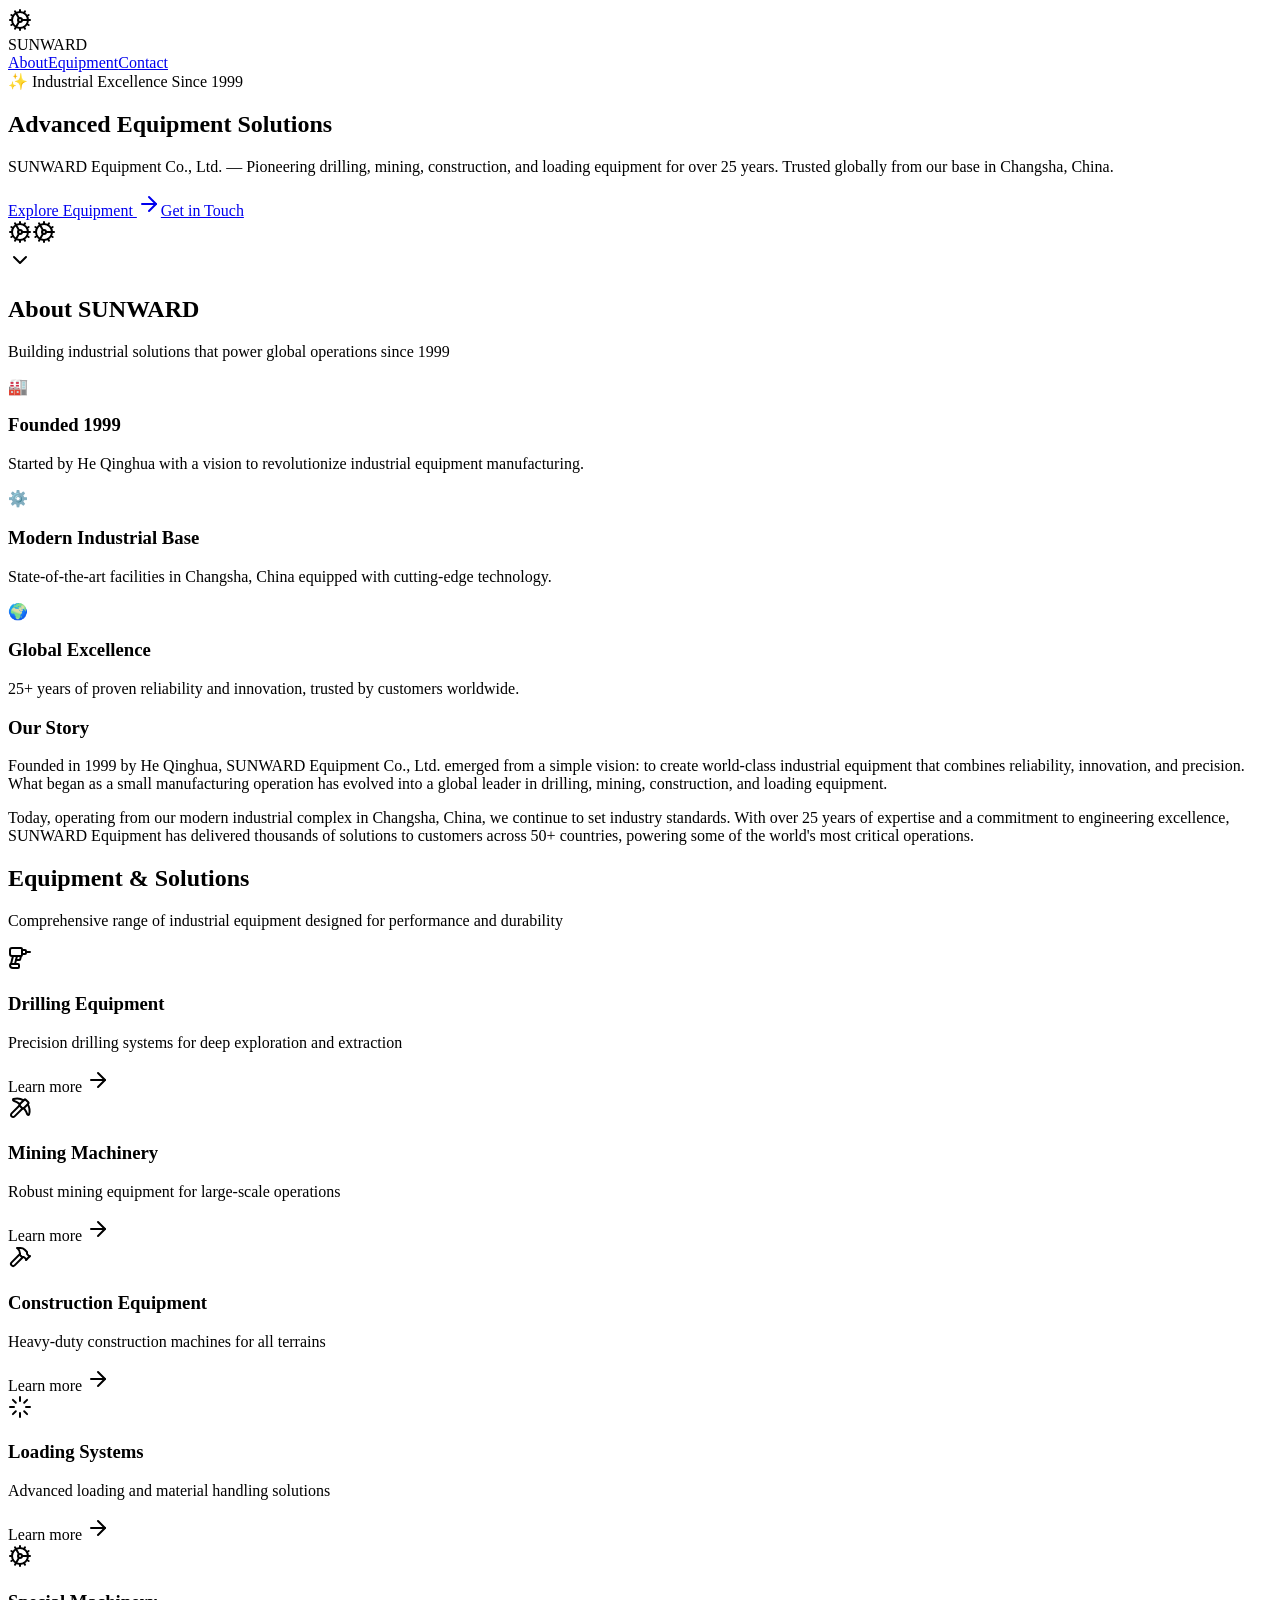
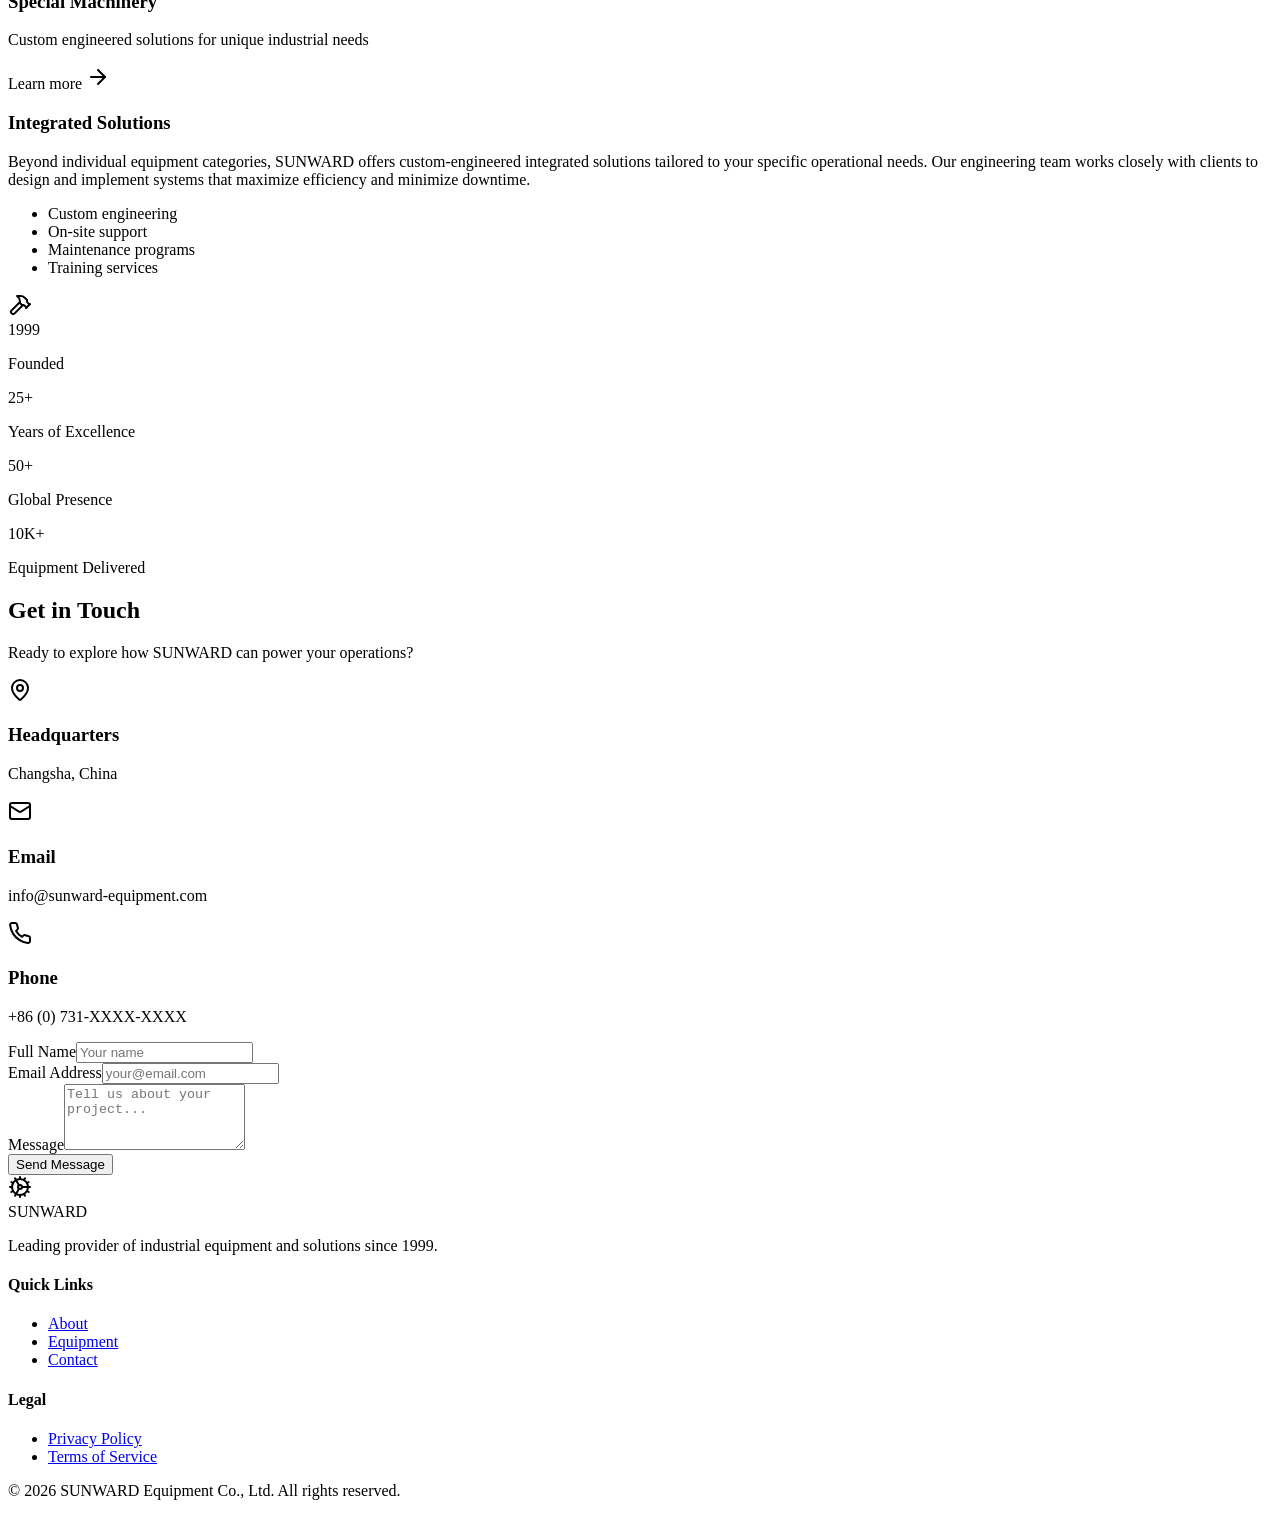
==== index.html @ 3d31770d "fix: correct CSS/JS paths with basePath for GitHub Pages" ====
<!DOCTYPE html><html lang="en"><head><meta charSet="utf-8" data-next-head=""/><meta name="viewport" content="width=device-width" data-next-head=""/><meta charSet="utf-8"/><meta name="description" content="SUNWARD Equipment Co., Ltd. — Leading manufacturer of drilling, mining, construction, and loading equipment since 1999. Headquartered in Changsha, China."/><meta name="keywords" content="SUNWARD, equipment, drilling, mining, construction, loading, machinery, Changsha, China"/><meta property="og:title" content="SUNWARD Equipment Co., Ltd."/><meta property="og:description" content="25+ years of excellence in industrial equipment manufacturing. Global reach from Changsha, China."/><meta property="og:type" content="website"/><link rel="icon" href="/favicon.ico"/><link rel="preconnect" href="https://fonts.googleapis.com"/><link rel="preconnect" href="https://fonts.gstatic.com" crossorigin="anonymous"/><link href="https://fonts.googleapis.com/css2?family=Inter:wght@300;400;500;600;700;800;900&amp;display=swap" rel="stylesheet"/><link rel="preload" href="/sunward-landing/_next/static/css/b971503b6c2d4fa7.css" as="style"/><link rel="stylesheet" href="/sunward-landing/_next/static/css/b971503b6c2d4fa7.css" data-n-g=""/><noscript data-n-css=""></noscript><script defer="" nomodule="" src="/sunward-landing/_next/static/chunks/polyfills-42372ed130431b0a.js"></script><script src="/sunward-landing/_next/static/chunks/webpack-3fd11209567dba00.js" defer=""></script><script src="/sunward-landing/_next/static/chunks/framework-ee17a4c43a44d3e2.js" defer=""></script><script src="/sunward-landing/_next/static/chunks/main-fa096fa9106124ac.js" defer=""></script><script src="/sunward-landing/_next/static/chunks/pages/_app-0d1ac66d38199a83.js" defer=""></script><script src="/sunward-landing/_next/static/chunks/pages/index-2c23e9743da2ee5f.js" defer=""></script><script src="/sunward-landing/_next/static/GBP8eZqLFpwAJp_u8-yuy/_buildManifest.js" defer=""></script><script src="/sunward-landing/_next/static/GBP8eZqLFpwAJp_u8-yuy/_ssgManifest.js" defer=""></script></head><body><div id="__next"><div class="min-h-screen bg-steel-900 overflow-hidden"><nav class="fixed top-0 left-0 right-0 z-50 transition-all duration-300 bg-transparent"><div class="max-w-7xl mx-auto px-6 py-4 flex items-center justify-between"><div class="flex items-center gap-3"><div class="w-10 h-10 bg-gradient-to-br from-primary-500 to-accent-500 rounded-lg flex items-center justify-center"><svg xmlns="http://www.w3.org/2000/svg" width="24" height="24" viewBox="0 0 24 24" fill="none" stroke="currentColor" stroke-width="2" stroke-linecap="round" stroke-linejoin="round" class="lucide lucide-cog w-6 h-6 text-white"><path d="M12 20a8 8 0 1 0 0-16 8 8 0 0 0 0 16Z"></path><path d="M12 14a2 2 0 1 0 0-4 2 2 0 0 0 0 4Z"></path><path d="M12 2v2"></path><path d="M12 22v-2"></path><path d="m17 20.66-1-1.73"></path><path d="M11 10.27 7 3.34"></path><path d="m20.66 17-1.73-1"></path><path d="m3.34 7 1.73 1"></path><path d="M14 12h8"></path><path d="M2 12h2"></path><path d="m20.66 7-1.73 1"></path><path d="m3.34 17 1.73-1"></path><path d="m17 3.34-1 1.73"></path><path d="m11 13.73-4 6.93"></path></svg></div><span class="text-xl font-bold text-white">SUNWARD</span></div><div class="hidden md:flex items-center gap-8"><a href="#about" class="text-steel-300 hover:text-white transition">About</a><a href="#equipment" class="text-steel-300 hover:text-white transition">Equipment</a><a href="#contact" class="text-steel-300 hover:text-white transition">Contact</a></div></div></nav><section class="relative min-h-screen pt-20 px-6 mesh-bg flex items-center justify-center overflow-hidden"><div class="absolute inset-0 overflow-hidden"><div class="absolute top-20 right-10 w-96 h-96 bg-primary-500/10 rounded-full blur-3xl"></div><div class="absolute bottom-20 left-10 w-96 h-96 bg-accent-500/10 rounded-full blur-3xl"></div></div><div class="relative max-w-7xl mx-auto grid md:grid-cols-2 gap-12 items-center"><div id="hero-content" data-observe="true" class="space-y-8 transition-all duration-700 opacity-0 translate-y-8"><div class="inline-block"><span class="px-4 py-2 rounded-full bg-primary-500/10 border border-primary-500/30 text-primary-300 text-sm font-semibold">✨ Industrial Excellence Since 1999</span></div><h1 class="text-5xl md:text-6xl lg:text-7xl font-black leading-tight"><span class="text-white">Advanced</span> <span class="gradient-text">Equipment Solutions</span></h1><p class="text-xl text-steel-300 max-w-xl leading-relaxed">SUNWARD Equipment Co., Ltd. — Pioneering drilling, mining, construction, and loading equipment for over 25 years. Trusted globally from our base in Changsha, China.</p><div class="flex flex-col sm:flex-row gap-4 pt-4"><a href="#equipment" class="btn-primary">Explore Equipment <svg xmlns="http://www.w3.org/2000/svg" width="24" height="24" viewBox="0 0 24 24" fill="none" stroke="currentColor" stroke-width="2" stroke-linecap="round" stroke-linejoin="round" class="lucide lucide-arrow-right w-5 h-5"><path d="M5 12h14"></path><path d="m12 5 7 7-7 7"></path></svg></a><a href="#contact" class="btn-outline">Get in Touch</a></div></div><div id="hero-visual" data-observe="true" class="relative h-96 md:h-full min-h-96 transition-all duration-700 delay-100 opacity-0 scale-95"><div class="absolute inset-0 rounded-2xl bg-gradient-to-br from-primary-600/20 to-accent-600/20 border border-white/10 overflow-hidden"><div class="absolute inset-0 flex items-center justify-center"><div class="relative w-full h-full flex items-center justify-center"><div class="absolute w-40 h-40 bg-primary-500/30 rounded-full blur-2xl animate-pulse"></div><div class="absolute w-32 h-32 bg-accent-500/20 rounded-full blur-2xl animate-pulse" style="animation-delay:1s"></div><div class="relative z-10 flex items-center justify-center"><div class="relative"><svg xmlns="http://www.w3.org/2000/svg" width="24" height="24" viewBox="0 0 24 24" fill="none" stroke="currentColor" stroke-width="2" stroke-linecap="round" stroke-linejoin="round" class="lucide lucide-cog w-40 h-40 text-primary-500/40 animate-spin" style="animation-duration:8s"><path d="M12 20a8 8 0 1 0 0-16 8 8 0 0 0 0 16Z"></path><path d="M12 14a2 2 0 1 0 0-4 2 2 0 0 0 0 4Z"></path><path d="M12 2v2"></path><path d="M12 22v-2"></path><path d="m17 20.66-1-1.73"></path><path d="M11 10.27 7 3.34"></path><path d="m20.66 17-1.73-1"></path><path d="m3.34 7 1.73 1"></path><path d="M14 12h8"></path><path d="M2 12h2"></path><path d="m20.66 7-1.73 1"></path><path d="m3.34 17 1.73-1"></path><path d="m17 3.34-1 1.73"></path><path d="m11 13.73-4 6.93"></path></svg><svg xmlns="http://www.w3.org/2000/svg" width="24" height="24" viewBox="0 0 24 24" fill="none" stroke="currentColor" stroke-width="2" stroke-linecap="round" stroke-linejoin="round" class="lucide lucide-cog w-20 h-20 text-accent-500/50 absolute top-1/2 left-1/2 transform -translate-x-1/2 -translate-y-1/2 animate-spin" style="animation-duration:3s;animation-direction:reverse"><path d="M12 20a8 8 0 1 0 0-16 8 8 0 0 0 0 16Z"></path><path d="M12 14a2 2 0 1 0 0-4 2 2 0 0 0 0 4Z"></path><path d="M12 2v2"></path><path d="M12 22v-2"></path><path d="m17 20.66-1-1.73"></path><path d="M11 10.27 7 3.34"></path><path d="m20.66 17-1.73-1"></path><path d="m3.34 7 1.73 1"></path><path d="M14 12h8"></path><path d="M2 12h2"></path><path d="m20.66 7-1.73 1"></path><path d="m3.34 17 1.73-1"></path><path d="m17 3.34-1 1.73"></path><path d="m11 13.73-4 6.93"></path></svg></div></div></div></div></div></div></div><div class="absolute bottom-8 left-1/2 transform -translate-x-1/2 animate-bounce"><svg xmlns="http://www.w3.org/2000/svg" width="24" height="24" viewBox="0 0 24 24" fill="none" stroke="currentColor" stroke-width="2" stroke-linecap="round" stroke-linejoin="round" class="lucide lucide-chevron-down w-6 h-6 text-primary-400"><path d="m6 9 6 6 6-6"></path></svg></div></section><section id="about" class="relative py-24 px-6 bg-gradient-to-b from-steel-900 to-steel-800 border-t border-white/5"><div class="absolute inset-0 overflow-hidden"><div class="absolute top-0 right-0 w-96 h-96 bg-primary-500/5 rounded-full blur-3xl"></div></div><div class="relative max-w-7xl mx-auto"><div id="about-header" data-observe="true" class="text-center mb-16 transition-all duration-700 opacity-0 translate-y-8"><div class="flex justify-center mb-4"><div class="section-divider"></div></div><h2 class="text-4xl md:text-5xl font-black text-white mb-6">About SUNWARD</h2><p class="text-xl text-steel-300 max-w-2xl mx-auto">Building industrial solutions that power global operations since 1999</p></div><div class="grid md:grid-cols-3 gap-8"><div id="about-card-0" data-observe="true" class="glass-card p-8 rounded-xl border border-white/10 transition-all duration-700 card-lift opacity-0 translate-y-8" style="transition-delay:0ms"><div class="text-4xl mb-4">🏭</div><h3 class="text-xl font-bold text-white mb-3">Founded 1999</h3><p class="text-steel-300">Started by He Qinghua with a vision to revolutionize industrial equipment manufacturing.</p></div><div id="about-card-1" data-observe="true" class="glass-card p-8 rounded-xl border border-white/10 transition-all duration-700 card-lift opacity-0 translate-y-8" style="transition-delay:100ms"><div class="text-4xl mb-4">⚙️</div><h3 class="text-xl font-bold text-white mb-3">Modern Industrial Base</h3><p class="text-steel-300">State-of-the-art facilities in Changsha, China equipped with cutting-edge technology.</p></div><div id="about-card-2" data-observe="true" class="glass-card p-8 rounded-xl border border-white/10 transition-all duration-700 card-lift opacity-0 translate-y-8" style="transition-delay:200ms"><div class="text-4xl mb-4">🌍</div><h3 class="text-xl font-bold text-white mb-3">Global Excellence</h3><p class="text-steel-300">25+ years of proven reliability and innovation, trusted by customers worldwide.</p></div></div><div id="about-story" data-observe="true" class="mt-16 glass-card p-12 rounded-xl border border-white/10 transition-all duration-700 opacity-0 translate-y-8"><h3 class="text-2xl font-bold text-white mb-6">Our Story</h3><p class="text-steel-300 leading-relaxed mb-4">Founded in 1999 by He Qinghua, SUNWARD Equipment Co., Ltd. emerged from a simple vision: to create world-class industrial equipment that combines reliability, innovation, and precision. What began as a small manufacturing operation has evolved into a global leader in drilling, mining, construction, and loading equipment.</p><p class="text-steel-300 leading-relaxed">Today, operating from our modern industrial complex in Changsha, China, we continue to set industry standards. With over 25 years of expertise and a commitment to engineering excellence, SUNWARD Equipment has delivered thousands of solutions to customers across 50+ countries, powering some of the world&#x27;s most critical operations.</p></div></div></section><section id="equipment" class="relative py-24 px-6 bg-steel-900 border-t border-white/5 mesh-bg"><div class="absolute inset-0 overflow-hidden"><div class="absolute bottom-0 left-0 w-96 h-96 bg-accent-500/5 rounded-full blur-3xl"></div></div><div class="relative max-w-7xl mx-auto"><div id="equipment-header" data-observe="true" class="text-center mb-16 transition-all duration-700 opacity-0 translate-y-8"><div class="flex justify-center mb-4"><div class="section-divider"></div></div><h2 class="text-4xl md:text-5xl font-black text-white mb-6">Equipment &amp; Solutions</h2><p class="text-xl text-steel-300 max-w-2xl mx-auto">Comprehensive range of industrial equipment designed for performance and durability</p></div><div class="grid md:grid-cols-2 lg:grid-cols-3 gap-8 mb-8"><div id="equipment-card-0" data-observe="true" class="glass-card p-8 rounded-xl border border-white/10 hover:border-white/20 transition-all duration-700 group card-lift opacity-0 translate-y-8" style="transition-delay:0ms"><div class="w-14 h-14 rounded-lg bg-gradient-to-br from-blue-500 to-blue-600 p-3 mb-6 group-hover:scale-110 transition-transform"><svg xmlns="http://www.w3.org/2000/svg" width="24" height="24" viewBox="0 0 24 24" fill="none" stroke="currentColor" stroke-width="2" stroke-linecap="round" stroke-linejoin="round" class="lucide lucide-drill w-full h-full text-white"><path d="M10 18a1 1 0 0 1 1 1v2a1 1 0 0 1-1 1H5a3 3 0 0 1-3-3 1 1 0 0 1 1-1z"></path><path d="M13 10H4a2 2 0 0 1-2-2V4a2 2 0 0 1 2-2h9a1 1 0 0 1 1 1v6a1 1 0 0 1-1 1l-.81 3.242a1 1 0 0 1-.97.758H8"></path><path d="M14 4h3a1 1 0 0 1 1 1v2a1 1 0 0 1-1 1h-3"></path><path d="M18 6h4"></path><path d="m5 10-2 8"></path><path d="m7 18 2-8"></path></svg></div><h3 class="text-xl font-bold text-white mb-3">Drilling Equipment</h3><p class="text-steel-300">Precision drilling systems for deep exploration and extraction</p><div class="mt-6 flex items-center gap-2 text-primary-400 font-semibold group-hover:gap-3 transition-all">Learn more <svg xmlns="http://www.w3.org/2000/svg" width="24" height="24" viewBox="0 0 24 24" fill="none" stroke="currentColor" stroke-width="2" stroke-linecap="round" stroke-linejoin="round" class="lucide lucide-arrow-right w-4 h-4"><path d="M5 12h14"></path><path d="m12 5 7 7-7 7"></path></svg></div></div><div id="equipment-card-1" data-observe="true" class="glass-card p-8 rounded-xl border border-white/10 hover:border-white/20 transition-all duration-700 group card-lift opacity-0 translate-y-8" style="transition-delay:80ms"><div class="w-14 h-14 rounded-lg bg-gradient-to-br from-slate-500 to-slate-600 p-3 mb-6 group-hover:scale-110 transition-transform"><svg xmlns="http://www.w3.org/2000/svg" width="24" height="24" viewBox="0 0 24 24" fill="none" stroke="currentColor" stroke-width="2" stroke-linecap="round" stroke-linejoin="round" class="lucide lucide-pickaxe w-full h-full text-white"><path d="M14.531 12.469 6.619 20.38a1 1 0 1 1-3-3l7.912-7.912"></path><path d="M15.686 4.314A12.5 12.5 0 0 0 5.461 2.958 1 1 0 0 0 5.58 4.71a22 22 0 0 1 6.318 3.393"></path><path d="M17.7 3.7a1 1 0 0 0-1.4 0l-4.6 4.6a1 1 0 0 0 0 1.4l2.6 2.6a1 1 0 0 0 1.4 0l4.6-4.6a1 1 0 0 0 0-1.4z"></path><path d="M19.686 8.314a12.501 12.501 0 0 1 1.356 10.225 1 1 0 0 1-1.751-.119 22 22 0 0 0-3.393-6.319"></path></svg></div><h3 class="text-xl font-bold text-white mb-3">Mining Machinery</h3><p class="text-steel-300">Robust mining equipment for large-scale operations</p><div class="mt-6 flex items-center gap-2 text-primary-400 font-semibold group-hover:gap-3 transition-all">Learn more <svg xmlns="http://www.w3.org/2000/svg" width="24" height="24" viewBox="0 0 24 24" fill="none" stroke="currentColor" stroke-width="2" stroke-linecap="round" stroke-linejoin="round" class="lucide lucide-arrow-right w-4 h-4"><path d="M5 12h14"></path><path d="m12 5 7 7-7 7"></path></svg></div></div><div id="equipment-card-2" data-observe="true" class="glass-card p-8 rounded-xl border border-white/10 hover:border-white/20 transition-all duration-700 group card-lift opacity-0 translate-y-8" style="transition-delay:160ms"><div class="w-14 h-14 rounded-lg bg-gradient-to-br from-orange-500 to-orange-600 p-3 mb-6 group-hover:scale-110 transition-transform"><svg xmlns="http://www.w3.org/2000/svg" width="24" height="24" viewBox="0 0 24 24" fill="none" stroke="currentColor" stroke-width="2" stroke-linecap="round" stroke-linejoin="round" class="lucide lucide-hammer w-full h-full text-white"><path d="m15 12-8.373 8.373a1 1 0 1 1-3-3L12 9"></path><path d="m18 15 4-4"></path><path d="m21.5 11.5-1.914-1.914A2 2 0 0 1 19 8.172V7l-2.26-2.26a6 6 0 0 0-4.202-1.756L9 2.96l.92.82A6.18 6.18 0 0 1 12 8.4V10l2 2h1.172a2 2 0 0 1 1.414.586L18.5 14.5"></path></svg></div><h3 class="text-xl font-bold text-white mb-3">Construction Equipment</h3><p class="text-steel-300">Heavy-duty construction machines for all terrains</p><div class="mt-6 flex items-center gap-2 text-primary-400 font-semibold group-hover:gap-3 transition-all">Learn more <svg xmlns="http://www.w3.org/2000/svg" width="24" height="24" viewBox="0 0 24 24" fill="none" stroke="currentColor" stroke-width="2" stroke-linecap="round" stroke-linejoin="round" class="lucide lucide-arrow-right w-4 h-4"><path d="M5 12h14"></path><path d="m12 5 7 7-7 7"></path></svg></div></div><div id="equipment-card-3" data-observe="true" class="glass-card p-8 rounded-xl border border-white/10 hover:border-white/20 transition-all duration-700 group card-lift opacity-0 translate-y-8" style="transition-delay:240ms"><div class="w-14 h-14 rounded-lg bg-gradient-to-br from-yellow-500 to-yellow-600 p-3 mb-6 group-hover:scale-110 transition-transform"><svg xmlns="http://www.w3.org/2000/svg" width="24" height="24" viewBox="0 0 24 24" fill="none" stroke="currentColor" stroke-width="2" stroke-linecap="round" stroke-linejoin="round" class="lucide lucide-loader w-full h-full text-white"><path d="M12 2v4"></path><path d="m16.2 7.8 2.9-2.9"></path><path d="M18 12h4"></path><path d="m16.2 16.2 2.9 2.9"></path><path d="M12 18v4"></path><path d="m4.9 19.1 2.9-2.9"></path><path d="M2 12h4"></path><path d="m4.9 4.9 2.9 2.9"></path></svg></div><h3 class="text-xl font-bold text-white mb-3">Loading Systems</h3><p class="text-steel-300">Advanced loading and material handling solutions</p><div class="mt-6 flex items-center gap-2 text-primary-400 font-semibold group-hover:gap-3 transition-all">Learn more <svg xmlns="http://www.w3.org/2000/svg" width="24" height="24" viewBox="0 0 24 24" fill="none" stroke="currentColor" stroke-width="2" stroke-linecap="round" stroke-linejoin="round" class="lucide lucide-arrow-right w-4 h-4"><path d="M5 12h14"></path><path d="m12 5 7 7-7 7"></path></svg></div></div><div id="equipment-card-4" data-observe="true" class="glass-card p-8 rounded-xl border border-white/10 hover:border-white/20 transition-all duration-700 group card-lift opacity-0 translate-y-8" style="transition-delay:320ms"><div class="w-14 h-14 rounded-lg bg-gradient-to-br from-slate-400 to-slate-500 p-3 mb-6 group-hover:scale-110 transition-transform"><svg xmlns="http://www.w3.org/2000/svg" width="24" height="24" viewBox="0 0 24 24" fill="none" stroke="currentColor" stroke-width="2" stroke-linecap="round" stroke-linejoin="round" class="lucide lucide-cog w-full h-full text-white"><path d="M12 20a8 8 0 1 0 0-16 8 8 0 0 0 0 16Z"></path><path d="M12 14a2 2 0 1 0 0-4 2 2 0 0 0 0 4Z"></path><path d="M12 2v2"></path><path d="M12 22v-2"></path><path d="m17 20.66-1-1.73"></path><path d="M11 10.27 7 3.34"></path><path d="m20.66 17-1.73-1"></path><path d="m3.34 7 1.73 1"></path><path d="M14 12h8"></path><path d="M2 12h2"></path><path d="m20.66 7-1.73 1"></path><path d="m3.34 17 1.73-1"></path><path d="m17 3.34-1 1.73"></path><path d="m11 13.73-4 6.93"></path></svg></div><h3 class="text-xl font-bold text-white mb-3">Special Machinery</h3><p class="text-steel-300">Custom engineered solutions for unique industrial needs</p><div class="mt-6 flex items-center gap-2 text-primary-400 font-semibold group-hover:gap-3 transition-all">Learn more <svg xmlns="http://www.w3.org/2000/svg" width="24" height="24" viewBox="0 0 24 24" fill="none" stroke="currentColor" stroke-width="2" stroke-linecap="round" stroke-linejoin="round" class="lucide lucide-arrow-right w-4 h-4"><path d="M5 12h14"></path><path d="m12 5 7 7-7 7"></path></svg></div></div></div><div id="featured-solution" data-observe="true" class="md:col-span-2 lg:col-span-3 glass-card p-12 rounded-xl border border-white/10 transition-all duration-700 opacity-0 translate-y-8"><div class="grid md:grid-cols-2 gap-12 items-center"><div><h3 class="text-3xl font-bold text-white mb-6">Integrated Solutions</h3><p class="text-steel-300 mb-6 leading-relaxed">Beyond individual equipment categories, SUNWARD offers custom-engineered integrated solutions tailored to your specific operational needs. Our engineering team works closely with clients to design and implement systems that maximize efficiency and minimize downtime.</p><ul class="space-y-3"><li class="flex items-center gap-3 text-steel-300"><div class="w-2 h-2 rounded-full bg-gradient-to-r from-primary-500 to-accent-500"></div>Custom engineering</li><li class="flex items-center gap-3 text-steel-300"><div class="w-2 h-2 rounded-full bg-gradient-to-r from-primary-500 to-accent-500"></div>On-site support</li><li class="flex items-center gap-3 text-steel-300"><div class="w-2 h-2 rounded-full bg-gradient-to-r from-primary-500 to-accent-500"></div>Maintenance programs</li><li class="flex items-center gap-3 text-steel-300"><div class="w-2 h-2 rounded-full bg-gradient-to-r from-primary-500 to-accent-500"></div>Training services</li></ul></div><div class="relative h-64 rounded-xl bg-gradient-to-br from-primary-600/20 to-accent-600/20 border border-white/10 flex items-center justify-center overflow-hidden"><div class="absolute inset-0 flex items-center justify-center"><svg xmlns="http://www.w3.org/2000/svg" width="24" height="24" viewBox="0 0 24 24" fill="none" stroke="currentColor" stroke-width="2" stroke-linecap="round" stroke-linejoin="round" class="lucide lucide-hammer w-32 h-32 text-steel-600 opacity-20"><path d="m15 12-8.373 8.373a1 1 0 1 1-3-3L12 9"></path><path d="m18 15 4-4"></path><path d="m21.5 11.5-1.914-1.914A2 2 0 0 1 19 8.172V7l-2.26-2.26a6 6 0 0 0-4.202-1.756L9 2.96l.92.82A6.18 6.18 0 0 1 12 8.4V10l2 2h1.172a2 2 0 0 1 1.414.586L18.5 14.5"></path></svg></div></div></div></div></div></section><section class="relative py-24 px-6 bg-gradient-to-b from-steel-800 to-steel-900 border-t border-white/5"><div class="max-w-7xl mx-auto"><div class="grid md:grid-cols-4 gap-8"><div id="stat-0" data-observe="true" class="text-center transition-all duration-700 opacity-0 translate-y-8" style="transition-delay:0ms"><div class="text-5xl md:text-6xl font-black gradient-text mb-2"><span class="stat-number">1999</span></div><p class="text-steel-400 font-semibold">Founded</p></div><div id="stat-1" data-observe="true" class="text-center transition-all duration-700 opacity-0 translate-y-8" style="transition-delay:100ms"><div class="text-5xl md:text-6xl font-black gradient-text mb-2"><span class="stat-number">25</span>+</div><p class="text-steel-400 font-semibold">Years of Excellence</p></div><div id="stat-2" data-observe="true" class="text-center transition-all duration-700 opacity-0 translate-y-8" style="transition-delay:200ms"><div class="text-5xl md:text-6xl font-black gradient-text mb-2"><span class="stat-number">50+</span></div><p class="text-steel-400 font-semibold">Global Presence</p></div><div id="stat-3" data-observe="true" class="text-center transition-all duration-700 opacity-0 translate-y-8" style="transition-delay:300ms"><div class="text-5xl md:text-6xl font-black gradient-text mb-2"><span class="stat-number">10K+</span></div><p class="text-steel-400 font-semibold">Equipment Delivered</p></div></div></div></section><section id="contact" class="relative py-24 px-6 bg-steel-900 mesh-bg border-t border-white/5"><div class="absolute inset-0 overflow-hidden"><div class="absolute top-0 right-0 w-96 h-96 bg-primary-500/5 rounded-full blur-3xl"></div><div class="absolute bottom-0 left-0 w-96 h-96 bg-accent-500/5 rounded-full blur-3xl"></div></div><div class="relative max-w-7xl mx-auto"><div id="contact-header" data-observe="true" class="text-center mb-16 transition-all duration-700 opacity-0 translate-y-8"><div class="flex justify-center mb-4"><div class="section-divider"></div></div><h2 class="text-4xl md:text-5xl font-black text-white mb-6">Get in Touch</h2><p class="text-xl text-steel-300 max-w-2xl mx-auto">Ready to explore how SUNWARD can power your operations?</p></div><div class="grid md:grid-cols-2 gap-12"><div id="contact-info" data-observe="true" class="space-y-8 transition-all duration-700 opacity-0 translate-y-8"><div class="flex gap-4"><div class="flex-shrink-0"><div class="flex items-center justify-center w-12 h-12 rounded-lg bg-primary-500/20 border border-primary-500/30"><svg xmlns="http://www.w3.org/2000/svg" width="24" height="24" viewBox="0 0 24 24" fill="none" stroke="currentColor" stroke-width="2" stroke-linecap="round" stroke-linejoin="round" class="lucide lucide-map-pin w-6 h-6 text-primary-400"><path d="M20 10c0 4.993-5.539 10.193-7.399 11.799a1 1 0 0 1-1.202 0C9.539 20.193 4 14.993 4 10a8 8 0 0 1 16 0"></path><circle cx="12" cy="10" r="3"></circle></svg></div></div><div><h3 class="text-lg font-semibold text-white">Headquarters</h3><p class="text-steel-400">Changsha, China</p></div></div><div class="flex gap-4"><div class="flex-shrink-0"><div class="flex items-center justify-center w-12 h-12 rounded-lg bg-primary-500/20 border border-primary-500/30"><svg xmlns="http://www.w3.org/2000/svg" width="24" height="24" viewBox="0 0 24 24" fill="none" stroke="currentColor" stroke-width="2" stroke-linecap="round" stroke-linejoin="round" class="lucide lucide-mail w-6 h-6 text-primary-400"><rect width="20" height="16" x="2" y="4" rx="2"></rect><path d="m22 7-8.97 5.7a1.94 1.94 0 0 1-2.06 0L2 7"></path></svg></div></div><div><h3 class="text-lg font-semibold text-white">Email</h3><p class="text-steel-400">info@sunward-equipment.com</p></div></div><div class="flex gap-4"><div class="flex-shrink-0"><div class="flex items-center justify-center w-12 h-12 rounded-lg bg-primary-500/20 border border-primary-500/30"><svg xmlns="http://www.w3.org/2000/svg" width="24" height="24" viewBox="0 0 24 24" fill="none" stroke="currentColor" stroke-width="2" stroke-linecap="round" stroke-linejoin="round" class="lucide lucide-phone w-6 h-6 text-primary-400"><path d="M22 16.92v3a2 2 0 0 1-2.18 2 19.79 19.79 0 0 1-8.63-3.07 19.5 19.5 0 0 1-6-6 19.79 19.79 0 0 1-3.07-8.67A2 2 0 0 1 4.11 2h3a2 2 0 0 1 2 1.72 12.84 12.84 0 0 0 .7 2.81 2 2 0 0 1-.45 2.11L8.09 9.91a16 16 0 0 0 6 6l1.27-1.27a2 2 0 0 1 2.11-.45 12.84 12.84 0 0 0 2.81.7A2 2 0 0 1 22 16.92z"></path></svg></div></div><div><h3 class="text-lg font-semibold text-white">Phone</h3><p class="text-steel-400">+86 (0) 731-XXXX-XXXX</p></div></div></div><div id="contact-form" data-observe="true" class="glass-card p-8 rounded-xl border border-white/10 transition-all duration-700 opacity-0 translate-y-8"><form class="space-y-4"><div><label for="name" class="block text-sm font-semibold text-white mb-2">Full Name</label><input type="text" id="name" placeholder="Your name" class="form-input"/></div><div><label for="email" class="block text-sm font-semibold text-white mb-2">Email Address</label><input type="email" id="email" placeholder="your@email.com" class="form-input"/></div><div><label for="message" class="block text-sm font-semibold text-white mb-2">Message</label><textarea id="message" rows="4" placeholder="Tell us about your project..." class="form-input resize-none"></textarea></div><button type="submit" class="btn-primary w-full justify-center">Send Message</button></form></div></div></div></section><footer class="relative py-12 px-6 bg-steel-950 border-t border-white/5"><div class="max-w-7xl mx-auto"><div class="grid md:grid-cols-3 gap-8 mb-12"><div><div class="flex items-center gap-3 mb-4"><div class="w-10 h-10 bg-gradient-to-br from-primary-500 to-accent-500 rounded-lg flex items-center justify-center"><svg xmlns="http://www.w3.org/2000/svg" width="24" height="24" viewBox="0 0 24 24" fill="none" stroke="currentColor" stroke-width="2" stroke-linecap="round" stroke-linejoin="round" class="lucide lucide-cog w-6 h-6 text-white"><path d="M12 20a8 8 0 1 0 0-16 8 8 0 0 0 0 16Z"></path><path d="M12 14a2 2 0 1 0 0-4 2 2 0 0 0 0 4Z"></path><path d="M12 2v2"></path><path d="M12 22v-2"></path><path d="m17 20.66-1-1.73"></path><path d="M11 10.27 7 3.34"></path><path d="m20.66 17-1.73-1"></path><path d="m3.34 7 1.73 1"></path><path d="M14 12h8"></path><path d="M2 12h2"></path><path d="m20.66 7-1.73 1"></path><path d="m3.34 17 1.73-1"></path><path d="m17 3.34-1 1.73"></path><path d="m11 13.73-4 6.93"></path></svg></div><span class="text-lg font-bold text-white">SUNWARD</span></div><p class="text-steel-400 text-sm">Leading provider of industrial equipment and solutions since 1999.</p></div><div><h4 class="font-semibold text-white mb-4">Quick Links</h4><ul class="space-y-2 text-sm text-steel-400"><li><a href="#about" class="hover:text-white transition">About</a></li><li><a href="#equipment" class="hover:text-white transition">Equipment</a></li><li><a href="#contact" class="hover:text-white transition">Contact</a></li></ul></div><div><h4 class="font-semibold text-white mb-4">Legal</h4><ul class="space-y-2 text-sm text-steel-400"><li><a href="#" class="hover:text-white transition">Privacy Policy</a></li><li><a href="#" class="hover:text-white transition">Terms of Service</a></li></ul></div></div><div class="border-t border-white/5 pt-8"><p class="text-center text-steel-400 text-sm">© <!-- -->2026<!-- --> SUNWARD Equipment Co., Ltd. All rights reserved.</p></div></div></footer></div></div><script id="__NEXT_DATA__" type="application/json">{"props":{"pageProps":{}},"page":"/","query":{},"buildId":"GBP8eZqLFpwAJp_u8-yuy","assetPrefix":"/sunward-landing","nextExport":true,"autoExport":true,"isFallback":false,"scriptLoader":[]}</script></body></html>
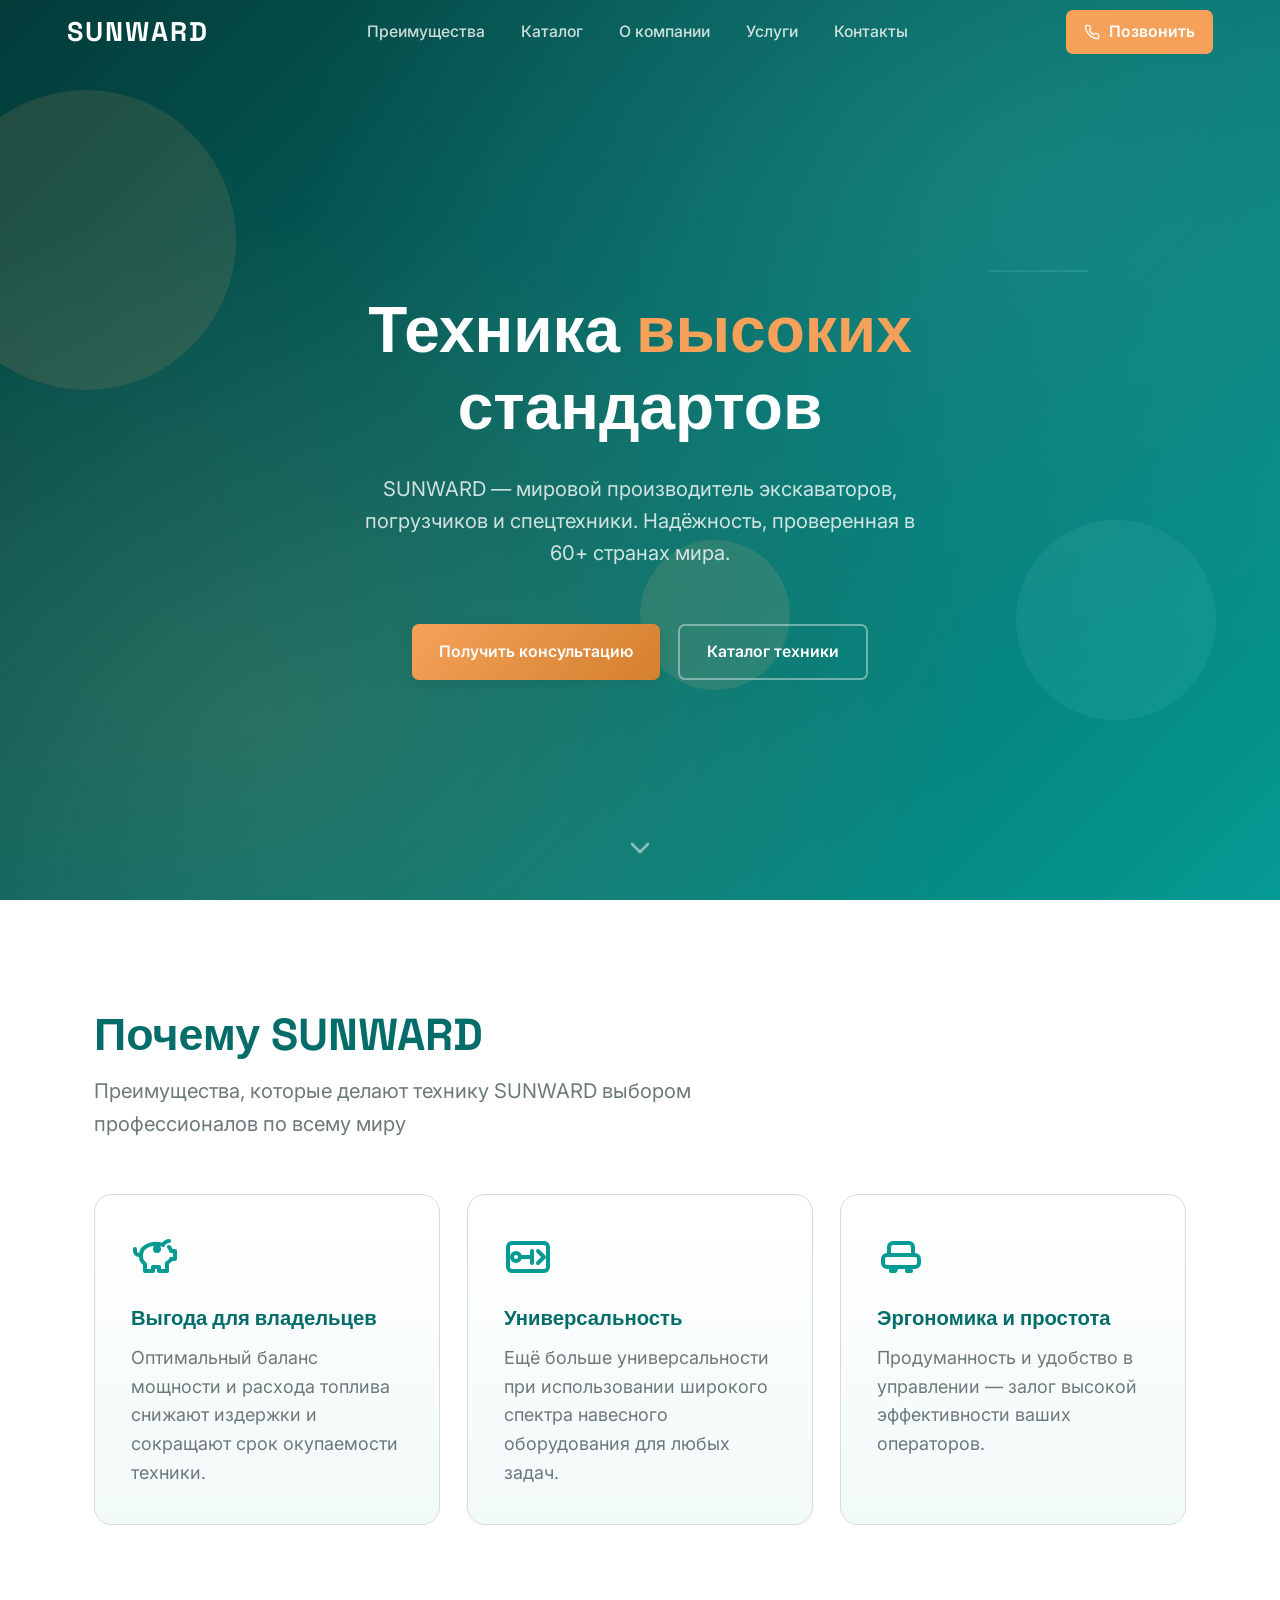
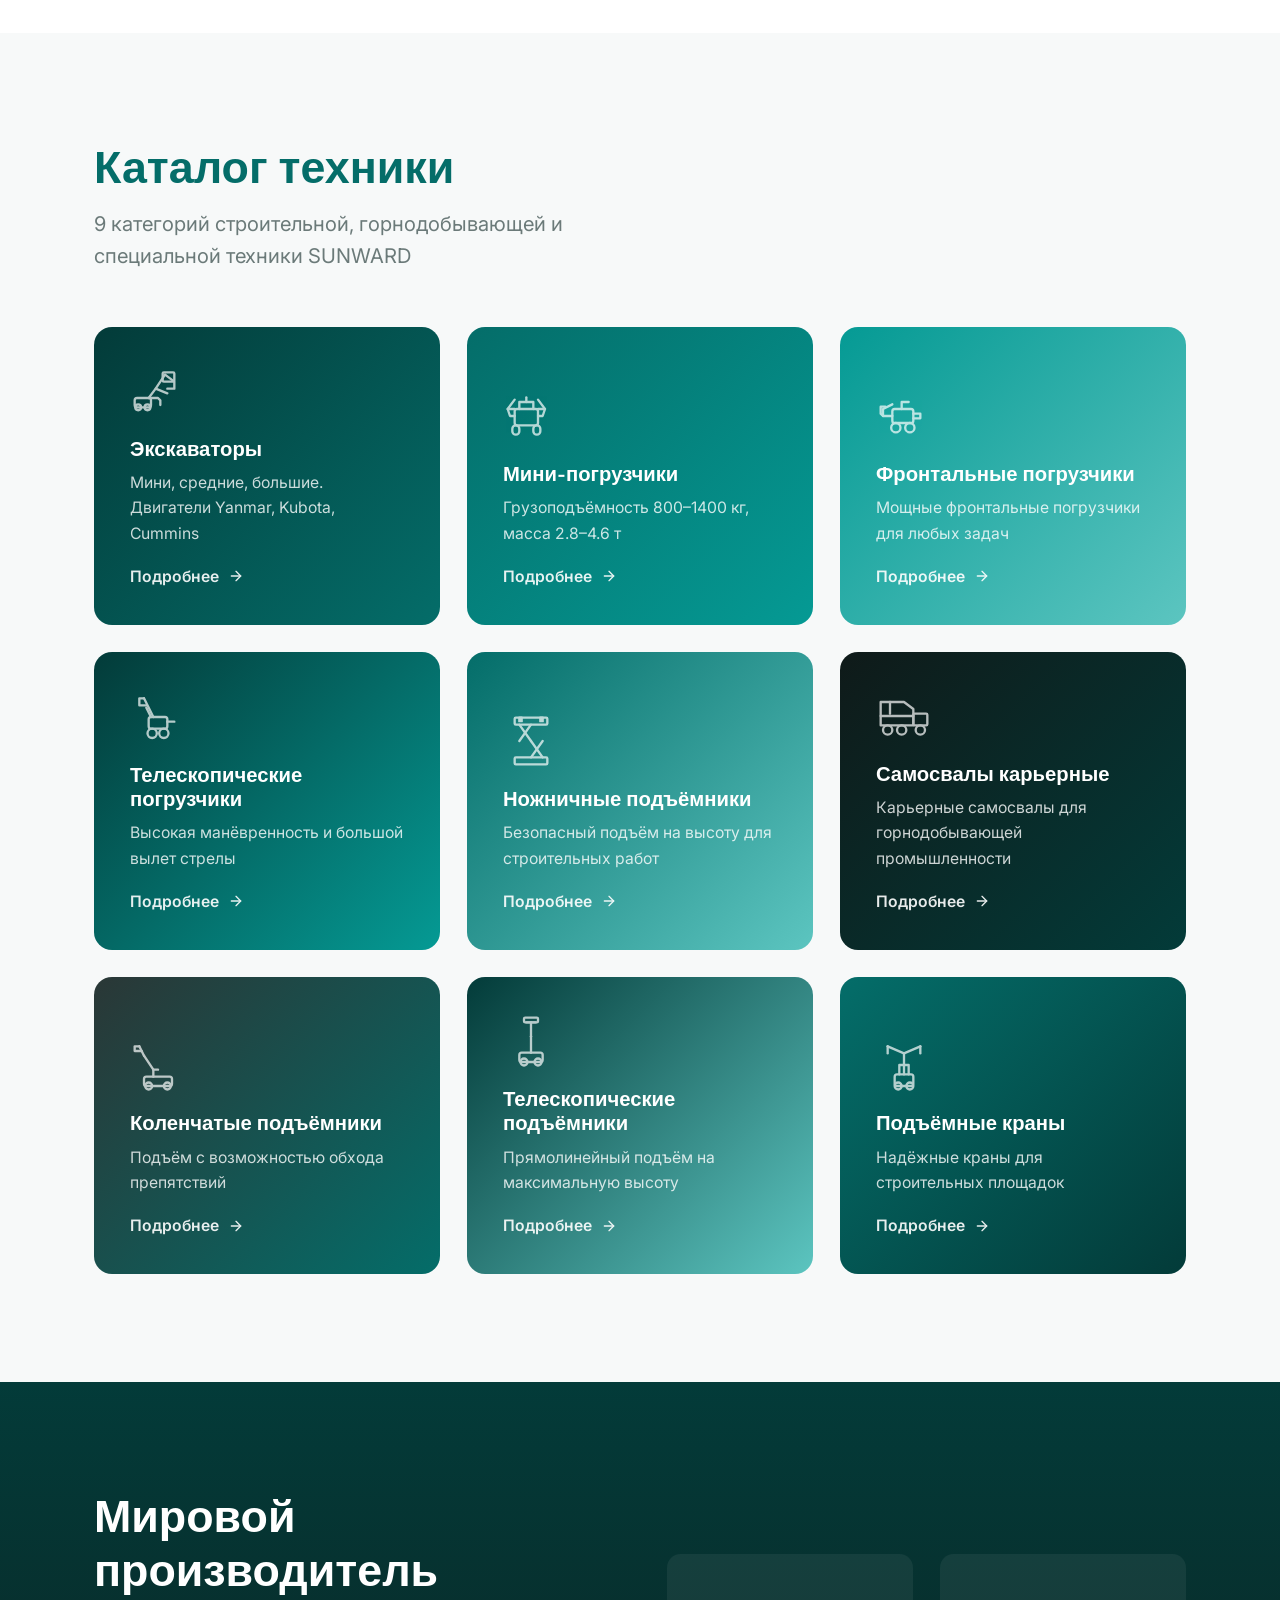
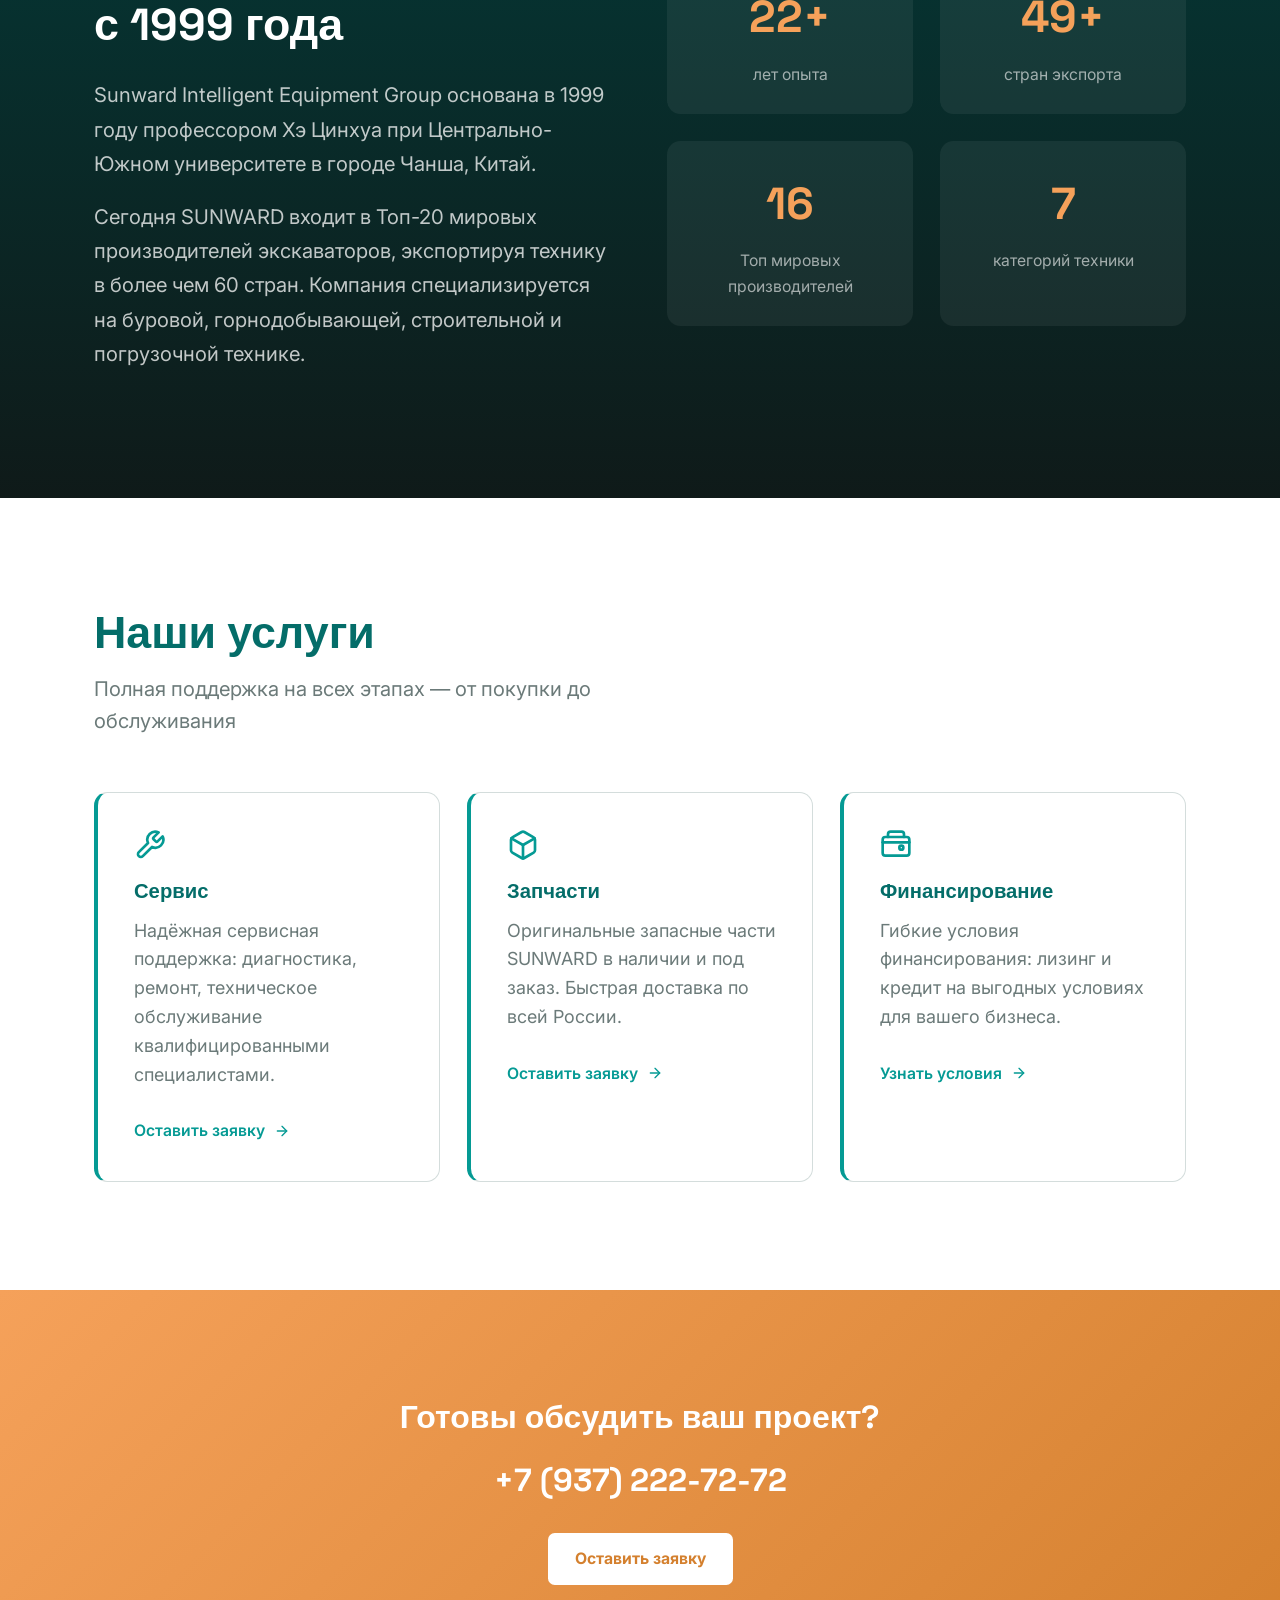
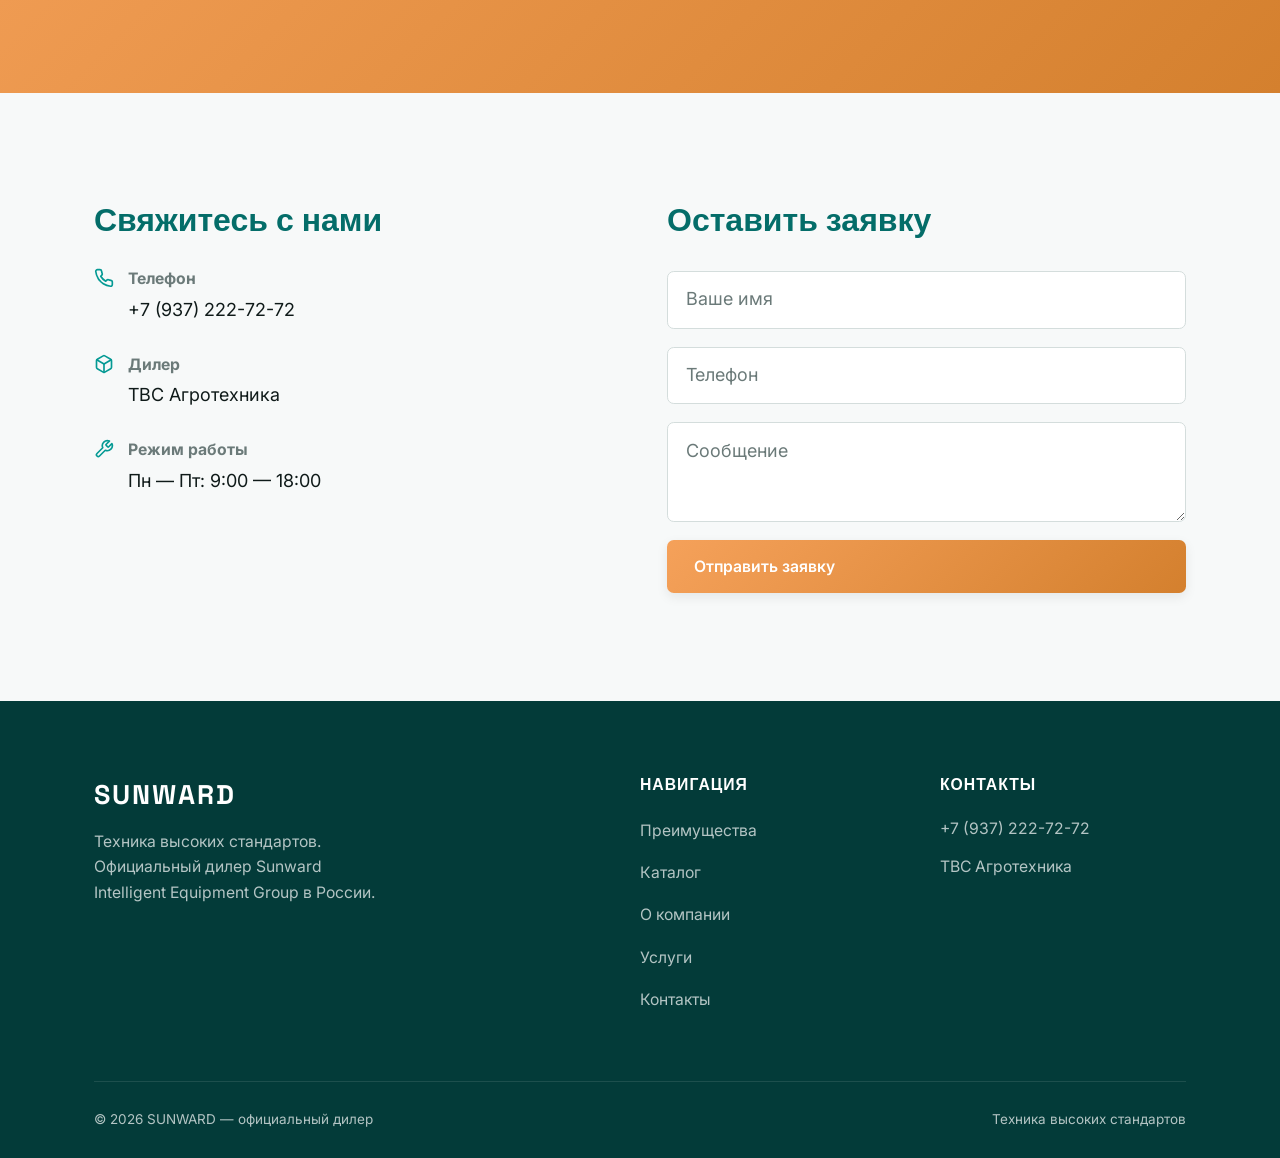
==== commit 069efa31: "feat: SUNWARD landing page - modern premium design - Responsive HTML5/CSS3/JS landing page - 9 equip" ====
--- a/index.html
+++ b/index.html
@@ -1 +1,316 @@
-<!DOCTYPE html><html lang="en"><head><meta charSet="utf-8" data-next-head=""/><meta name="viewport" content="width=device-width" data-next-head=""/><meta charSet="utf-8"/><meta name="description" content="SUNWARD Equipment Co., Ltd. — Leading manufacturer of drilling, mining, construction, and loading equipment since 1999. Headquartered in Changsha, China."/><meta name="keywords" content="SUNWARD, equipment, drilling, mining, construction, loading, machinery, Changsha, China"/><meta property="og:title" content="SUNWARD Equipment Co., Ltd."/><meta property="og:description" content="25+ years of excellence in industrial equipment manufacturing. Global reach from Changsha, China."/><meta property="og:type" content="website"/><link rel="icon" href="/favicon.ico"/><link rel="preconnect" href="https://fonts.googleapis.com"/><link rel="preconnect" href="https://fonts.gstatic.com" crossorigin="anonymous"/><link href="https://fonts.googleapis.com/css2?family=Inter:wght@300;400;500;600;700;800;900&amp;display=swap" rel="stylesheet"/><link rel="preload" href="/sunward-landing/_next/static/css/b971503b6c2d4fa7.css" as="style"/><link rel="stylesheet" href="/sunward-landing/_next/static/css/b971503b6c2d4fa7.css" data-n-g=""/><noscript data-n-css=""></noscript><script defer="" nomodule="" src="/sunward-landing/_next/static/chunks/polyfills-42372ed130431b0a.js"></script><script src="/sunward-landing/_next/static/chunks/webpack-3fd11209567dba00.js" defer=""></script><script src="/sunward-landing/_next/static/chunks/framework-ee17a4c43a44d3e2.js" defer=""></script><script src="/sunward-landing/_next/static/chunks/main-fa096fa9106124ac.js" defer=""></script><script src="/sunward-landing/_next/static/chunks/pages/_app-0d1ac66d38199a83.js" defer=""></script><script src="/sunward-landing/_next/static/chunks/pages/index-2c23e9743da2ee5f.js" defer=""></script><script src="/sunward-landing/_next/static/GBP8eZqLFpwAJp_u8-yuy/_buildManifest.js" defer=""></script><script src="/sunward-landing/_next/static/GBP8eZqLFpwAJp_u8-yuy/_ssgManifest.js" defer=""></script></head><body><div id="__next"><div class="min-h-screen bg-steel-900 overflow-hidden"><nav class="fixed top-0 left-0 right-0 z-50 transition-all duration-300 bg-transparent"><div class="max-w-7xl mx-auto px-6 py-4 flex items-center justify-between"><div class="flex items-center gap-3"><div class="w-10 h-10 bg-gradient-to-br from-primary-500 to-accent-500 rounded-lg flex items-center justify-center"><svg xmlns="http://www.w3.org/2000/svg" width="24" height="24" viewBox="0 0 24 24" fill="none" stroke="currentColor" stroke-width="2" stroke-linecap="round" stroke-linejoin="round" class="lucide lucide-cog w-6 h-6 text-white"><path d="M12 20a8 8 0 1 0 0-16 8 8 0 0 0 0 16Z"></path><path d="M12 14a2 2 0 1 0 0-4 2 2 0 0 0 0 4Z"></path><path d="M12 2v2"></path><path d="M12 22v-2"></path><path d="m17 20.66-1-1.73"></path><path d="M11 10.27 7 3.34"></path><path d="m20.66 17-1.73-1"></path><path d="m3.34 7 1.73 1"></path><path d="M14 12h8"></path><path d="M2 12h2"></path><path d="m20.66 7-1.73 1"></path><path d="m3.34 17 1.73-1"></path><path d="m17 3.34-1 1.73"></path><path d="m11 13.73-4 6.93"></path></svg></div><span class="text-xl font-bold text-white">SUNWARD</span></div><div class="hidden md:flex items-center gap-8"><a href="#about" class="text-steel-300 hover:text-white transition">About</a><a href="#equipment" class="text-steel-300 hover:text-white transition">Equipment</a><a href="#contact" class="text-steel-300 hover:text-white transition">Contact</a></div></div></nav><section class="relative min-h-screen pt-20 px-6 mesh-bg flex items-center justify-center overflow-hidden"><div class="absolute inset-0 overflow-hidden"><div class="absolute top-20 right-10 w-96 h-96 bg-primary-500/10 rounded-full blur-3xl"></div><div class="absolute bottom-20 left-10 w-96 h-96 bg-accent-500/10 rounded-full blur-3xl"></div></div><div class="relative max-w-7xl mx-auto grid md:grid-cols-2 gap-12 items-center"><div id="hero-content" data-observe="true" class="space-y-8 transition-all duration-700 opacity-0 translate-y-8"><div class="inline-block"><span class="px-4 py-2 rounded-full bg-primary-500/10 border border-primary-500/30 text-primary-300 text-sm font-semibold">✨ Industrial Excellence Since 1999</span></div><h1 class="text-5xl md:text-6xl lg:text-7xl font-black leading-tight"><span class="text-white">Advanced</span> <span class="gradient-text">Equipment Solutions</span></h1><p class="text-xl text-steel-300 max-w-xl leading-relaxed">SUNWARD Equipment Co., Ltd. — Pioneering drilling, mining, construction, and loading equipment for over 25 years. Trusted globally from our base in Changsha, China.</p><div class="flex flex-col sm:flex-row gap-4 pt-4"><a href="#equipment" class="btn-primary">Explore Equipment <svg xmlns="http://www.w3.org/2000/svg" width="24" height="24" viewBox="0 0 24 24" fill="none" stroke="currentColor" stroke-width="2" stroke-linecap="round" stroke-linejoin="round" class="lucide lucide-arrow-right w-5 h-5"><path d="M5 12h14"></path><path d="m12 5 7 7-7 7"></path></svg></a><a href="#contact" class="btn-outline">Get in Touch</a></div></div><div id="hero-visual" data-observe="true" class="relative h-96 md:h-full min-h-96 transition-all duration-700 delay-100 opacity-0 scale-95"><div class="absolute inset-0 rounded-2xl bg-gradient-to-br from-primary-600/20 to-accent-600/20 border border-white/10 overflow-hidden"><div class="absolute inset-0 flex items-center justify-center"><div class="relative w-full h-full flex items-center justify-center"><div class="absolute w-40 h-40 bg-primary-500/30 rounded-full blur-2xl animate-pulse"></div><div class="absolute w-32 h-32 bg-accent-500/20 rounded-full blur-2xl animate-pulse" style="animation-delay:1s"></div><div class="relative z-10 flex items-center justify-center"><div class="relative"><svg xmlns="http://www.w3.org/2000/svg" width="24" height="24" viewBox="0 0 24 24" fill="none" stroke="currentColor" stroke-width="2" stroke-linecap="round" stroke-linejoin="round" class="lucide lucide-cog w-40 h-40 text-primary-500/40 animate-spin" style="animation-duration:8s"><path d="M12 20a8 8 0 1 0 0-16 8 8 0 0 0 0 16Z"></path><path d="M12 14a2 2 0 1 0 0-4 2 2 0 0 0 0 4Z"></path><path d="M12 2v2"></path><path d="M12 22v-2"></path><path d="m17 20.66-1-1.73"></path><path d="M11 10.27 7 3.34"></path><path d="m20.66 17-1.73-1"></path><path d="m3.34 7 1.73 1"></path><path d="M14 12h8"></path><path d="M2 12h2"></path><path d="m20.66 7-1.73 1"></path><path d="m3.34 17 1.73-1"></path><path d="m17 3.34-1 1.73"></path><path d="m11 13.73-4 6.93"></path></svg><svg xmlns="http://www.w3.org/2000/svg" width="24" height="24" viewBox="0 0 24 24" fill="none" stroke="currentColor" stroke-width="2" stroke-linecap="round" stroke-linejoin="round" class="lucide lucide-cog w-20 h-20 text-accent-500/50 absolute top-1/2 left-1/2 transform -translate-x-1/2 -translate-y-1/2 animate-spin" style="animation-duration:3s;animation-direction:reverse"><path d="M12 20a8 8 0 1 0 0-16 8 8 0 0 0 0 16Z"></path><path d="M12 14a2 2 0 1 0 0-4 2 2 0 0 0 0 4Z"></path><path d="M12 2v2"></path><path d="M12 22v-2"></path><path d="m17 20.66-1-1.73"></path><path d="M11 10.27 7 3.34"></path><path d="m20.66 17-1.73-1"></path><path d="m3.34 7 1.73 1"></path><path d="M14 12h8"></path><path d="M2 12h2"></path><path d="m20.66 7-1.73 1"></path><path d="m3.34 17 1.73-1"></path><path d="m17 3.34-1 1.73"></path><path d="m11 13.73-4 6.93"></path></svg></div></div></div></div></div></div></div><div class="absolute bottom-8 left-1/2 transform -translate-x-1/2 animate-bounce"><svg xmlns="http://www.w3.org/2000/svg" width="24" height="24" viewBox="0 0 24 24" fill="none" stroke="currentColor" stroke-width="2" stroke-linecap="round" stroke-linejoin="round" class="lucide lucide-chevron-down w-6 h-6 text-primary-400"><path d="m6 9 6 6 6-6"></path></svg></div></section><section id="about" class="relative py-24 px-6 bg-gradient-to-b from-steel-900 to-steel-800 border-t border-white/5"><div class="absolute inset-0 overflow-hidden"><div class="absolute top-0 right-0 w-96 h-96 bg-primary-500/5 rounded-full blur-3xl"></div></div><div class="relative max-w-7xl mx-auto"><div id="about-header" data-observe="true" class="text-center mb-16 transition-all duration-700 opacity-0 translate-y-8"><div class="flex justify-center mb-4"><div class="section-divider"></div></div><h2 class="text-4xl md:text-5xl font-black text-white mb-6">About SUNWARD</h2><p class="text-xl text-steel-300 max-w-2xl mx-auto">Building industrial solutions that power global operations since 1999</p></div><div class="grid md:grid-cols-3 gap-8"><div id="about-card-0" data-observe="true" class="glass-card p-8 rounded-xl border border-white/10 transition-all duration-700 card-lift opacity-0 translate-y-8" style="transition-delay:0ms"><div class="text-4xl mb-4">🏭</div><h3 class="text-xl font-bold text-white mb-3">Founded 1999</h3><p class="text-steel-300">Started by He Qinghua with a vision to revolutionize industrial equipment manufacturing.</p></div><div id="about-card-1" data-observe="true" class="glass-card p-8 rounded-xl border border-white/10 transition-all duration-700 card-lift opacity-0 translate-y-8" style="transition-delay:100ms"><div class="text-4xl mb-4">⚙️</div><h3 class="text-xl font-bold text-white mb-3">Modern Industrial Base</h3><p class="text-steel-300">State-of-the-art facilities in Changsha, China equipped with cutting-edge technology.</p></div><div id="about-card-2" data-observe="true" class="glass-card p-8 rounded-xl border border-white/10 transition-all duration-700 card-lift opacity-0 translate-y-8" style="transition-delay:200ms"><div class="text-4xl mb-4">🌍</div><h3 class="text-xl font-bold text-white mb-3">Global Excellence</h3><p class="text-steel-300">25+ years of proven reliability and innovation, trusted by customers worldwide.</p></div></div><div id="about-story" data-observe="true" class="mt-16 glass-card p-12 rounded-xl border border-white/10 transition-all duration-700 opacity-0 translate-y-8"><h3 class="text-2xl font-bold text-white mb-6">Our Story</h3><p class="text-steel-300 leading-relaxed mb-4">Founded in 1999 by He Qinghua, SUNWARD Equipment Co., Ltd. emerged from a simple vision: to create world-class industrial equipment that combines reliability, innovation, and precision. What began as a small manufacturing operation has evolved into a global leader in drilling, mining, construction, and loading equipment.</p><p class="text-steel-300 leading-relaxed">Today, operating from our modern industrial complex in Changsha, China, we continue to set industry standards. With over 25 years of expertise and a commitment to engineering excellence, SUNWARD Equipment has delivered thousands of solutions to customers across 50+ countries, powering some of the world&#x27;s most critical operations.</p></div></div></section><section id="equipment" class="relative py-24 px-6 bg-steel-900 border-t border-white/5 mesh-bg"><div class="absolute inset-0 overflow-hidden"><div class="absolute bottom-0 left-0 w-96 h-96 bg-accent-500/5 rounded-full blur-3xl"></div></div><div class="relative max-w-7xl mx-auto"><div id="equipment-header" data-observe="true" class="text-center mb-16 transition-all duration-700 opacity-0 translate-y-8"><div class="flex justify-center mb-4"><div class="section-divider"></div></div><h2 class="text-4xl md:text-5xl font-black text-white mb-6">Equipment &amp; Solutions</h2><p class="text-xl text-steel-300 max-w-2xl mx-auto">Comprehensive range of industrial equipment designed for performance and durability</p></div><div class="grid md:grid-cols-2 lg:grid-cols-3 gap-8 mb-8"><div id="equipment-card-0" data-observe="true" class="glass-card p-8 rounded-xl border border-white/10 hover:border-white/20 transition-all duration-700 group card-lift opacity-0 translate-y-8" style="transition-delay:0ms"><div class="w-14 h-14 rounded-lg bg-gradient-to-br from-blue-500 to-blue-600 p-3 mb-6 group-hover:scale-110 transition-transform"><svg xmlns="http://www.w3.org/2000/svg" width="24" height="24" viewBox="0 0 24 24" fill="none" stroke="currentColor" stroke-width="2" stroke-linecap="round" stroke-linejoin="round" class="lucide lucide-drill w-full h-full text-white"><path d="M10 18a1 1 0 0 1 1 1v2a1 1 0 0 1-1 1H5a3 3 0 0 1-3-3 1 1 0 0 1 1-1z"></path><path d="M13 10H4a2 2 0 0 1-2-2V4a2 2 0 0 1 2-2h9a1 1 0 0 1 1 1v6a1 1 0 0 1-1 1l-.81 3.242a1 1 0 0 1-.97.758H8"></path><path d="M14 4h3a1 1 0 0 1 1 1v2a1 1 0 0 1-1 1h-3"></path><path d="M18 6h4"></path><path d="m5 10-2 8"></path><path d="m7 18 2-8"></path></svg></div><h3 class="text-xl font-bold text-white mb-3">Drilling Equipment</h3><p class="text-steel-300">Precision drilling systems for deep exploration and extraction</p><div class="mt-6 flex items-center gap-2 text-primary-400 font-semibold group-hover:gap-3 transition-all">Learn more <svg xmlns="http://www.w3.org/2000/svg" width="24" height="24" viewBox="0 0 24 24" fill="none" stroke="currentColor" stroke-width="2" stroke-linecap="round" stroke-linejoin="round" class="lucide lucide-arrow-right w-4 h-4"><path d="M5 12h14"></path><path d="m12 5 7 7-7 7"></path></svg></div></div><div id="equipment-card-1" data-observe="true" class="glass-card p-8 rounded-xl border border-white/10 hover:border-white/20 transition-all duration-700 group card-lift opacity-0 translate-y-8" style="transition-delay:80ms"><div class="w-14 h-14 rounded-lg bg-gradient-to-br from-slate-500 to-slate-600 p-3 mb-6 group-hover:scale-110 transition-transform"><svg xmlns="http://www.w3.org/2000/svg" width="24" height="24" viewBox="0 0 24 24" fill="none" stroke="currentColor" stroke-width="2" stroke-linecap="round" stroke-linejoin="round" class="lucide lucide-pickaxe w-full h-full text-white"><path d="M14.531 12.469 6.619 20.38a1 1 0 1 1-3-3l7.912-7.912"></path><path d="M15.686 4.314A12.5 12.5 0 0 0 5.461 2.958 1 1 0 0 0 5.58 4.71a22 22 0 0 1 6.318 3.393"></path><path d="M17.7 3.7a1 1 0 0 0-1.4 0l-4.6 4.6a1 1 0 0 0 0 1.4l2.6 2.6a1 1 0 0 0 1.4 0l4.6-4.6a1 1 0 0 0 0-1.4z"></path><path d="M19.686 8.314a12.501 12.501 0 0 1 1.356 10.225 1 1 0 0 1-1.751-.119 22 22 0 0 0-3.393-6.319"></path></svg></div><h3 class="text-xl font-bold text-white mb-3">Mining Machinery</h3><p class="text-steel-300">Robust mining equipment for large-scale operations</p><div class="mt-6 flex items-center gap-2 text-primary-400 font-semibold group-hover:gap-3 transition-all">Learn more <svg xmlns="http://www.w3.org/2000/svg" width="24" height="24" viewBox="0 0 24 24" fill="none" stroke="currentColor" stroke-width="2" stroke-linecap="round" stroke-linejoin="round" class="lucide lucide-arrow-right w-4 h-4"><path d="M5 12h14"></path><path d="m12 5 7 7-7 7"></path></svg></div></div><div id="equipment-card-2" data-observe="true" class="glass-card p-8 rounded-xl border border-white/10 hover:border-white/20 transition-all duration-700 group card-lift opacity-0 translate-y-8" style="transition-delay:160ms"><div class="w-14 h-14 rounded-lg bg-gradient-to-br from-orange-500 to-orange-600 p-3 mb-6 group-hover:scale-110 transition-transform"><svg xmlns="http://www.w3.org/2000/svg" width="24" height="24" viewBox="0 0 24 24" fill="none" stroke="currentColor" stroke-width="2" stroke-linecap="round" stroke-linejoin="round" class="lucide lucide-hammer w-full h-full text-white"><path d="m15 12-8.373 8.373a1 1 0 1 1-3-3L12 9"></path><path d="m18 15 4-4"></path><path d="m21.5 11.5-1.914-1.914A2 2 0 0 1 19 8.172V7l-2.26-2.26a6 6 0 0 0-4.202-1.756L9 2.96l.92.82A6.18 6.18 0 0 1 12 8.4V10l2 2h1.172a2 2 0 0 1 1.414.586L18.5 14.5"></path></svg></div><h3 class="text-xl font-bold text-white mb-3">Construction Equipment</h3><p class="text-steel-300">Heavy-duty construction machines for all terrains</p><div class="mt-6 flex items-center gap-2 text-primary-400 font-semibold group-hover:gap-3 transition-all">Learn more <svg xmlns="http://www.w3.org/2000/svg" width="24" height="24" viewBox="0 0 24 24" fill="none" stroke="currentColor" stroke-width="2" stroke-linecap="round" stroke-linejoin="round" class="lucide lucide-arrow-right w-4 h-4"><path d="M5 12h14"></path><path d="m12 5 7 7-7 7"></path></svg></div></div><div id="equipment-card-3" data-observe="true" class="glass-card p-8 rounded-xl border border-white/10 hover:border-white/20 transition-all duration-700 group card-lift opacity-0 translate-y-8" style="transition-delay:240ms"><div class="w-14 h-14 rounded-lg bg-gradient-to-br from-yellow-500 to-yellow-600 p-3 mb-6 group-hover:scale-110 transition-transform"><svg xmlns="http://www.w3.org/2000/svg" width="24" height="24" viewBox="0 0 24 24" fill="none" stroke="currentColor" stroke-width="2" stroke-linecap="round" stroke-linejoin="round" class="lucide lucide-loader w-full h-full text-white"><path d="M12 2v4"></path><path d="m16.2 7.8 2.9-2.9"></path><path d="M18 12h4"></path><path d="m16.2 16.2 2.9 2.9"></path><path d="M12 18v4"></path><path d="m4.9 19.1 2.9-2.9"></path><path d="M2 12h4"></path><path d="m4.9 4.9 2.9 2.9"></path></svg></div><h3 class="text-xl font-bold text-white mb-3">Loading Systems</h3><p class="text-steel-300">Advanced loading and material handling solutions</p><div class="mt-6 flex items-center gap-2 text-primary-400 font-semibold group-hover:gap-3 transition-all">Learn more <svg xmlns="http://www.w3.org/2000/svg" width="24" height="24" viewBox="0 0 24 24" fill="none" stroke="currentColor" stroke-width="2" stroke-linecap="round" stroke-linejoin="round" class="lucide lucide-arrow-right w-4 h-4"><path d="M5 12h14"></path><path d="m12 5 7 7-7 7"></path></svg></div></div><div id="equipment-card-4" data-observe="true" class="glass-card p-8 rounded-xl border border-white/10 hover:border-white/20 transition-all duration-700 group card-lift opacity-0 translate-y-8" style="transition-delay:320ms"><div class="w-14 h-14 rounded-lg bg-gradient-to-br from-slate-400 to-slate-500 p-3 mb-6 group-hover:scale-110 transition-transform"><svg xmlns="http://www.w3.org/2000/svg" width="24" height="24" viewBox="0 0 24 24" fill="none" stroke="currentColor" stroke-width="2" stroke-linecap="round" stroke-linejoin="round" class="lucide lucide-cog w-full h-full text-white"><path d="M12 20a8 8 0 1 0 0-16 8 8 0 0 0 0 16Z"></path><path d="M12 14a2 2 0 1 0 0-4 2 2 0 0 0 0 4Z"></path><path d="M12 2v2"></path><path d="M12 22v-2"></path><path d="m17 20.66-1-1.73"></path><path d="M11 10.27 7 3.34"></path><path d="m20.66 17-1.73-1"></path><path d="m3.34 7 1.73 1"></path><path d="M14 12h8"></path><path d="M2 12h2"></path><path d="m20.66 7-1.73 1"></path><path d="m3.34 17 1.73-1"></path><path d="m17 3.34-1 1.73"></path><path d="m11 13.73-4 6.93"></path></svg></div><h3 class="text-xl font-bold text-white mb-3">Special Machinery</h3><p class="text-steel-300">Custom engineered solutions for unique industrial needs</p><div class="mt-6 flex items-center gap-2 text-primary-400 font-semibold group-hover:gap-3 transition-all">Learn more <svg xmlns="http://www.w3.org/2000/svg" width="24" height="24" viewBox="0 0 24 24" fill="none" stroke="currentColor" stroke-width="2" stroke-linecap="round" stroke-linejoin="round" class="lucide lucide-arrow-right w-4 h-4"><path d="M5 12h14"></path><path d="m12 5 7 7-7 7"></path></svg></div></div></div><div id="featured-solution" data-observe="true" class="md:col-span-2 lg:col-span-3 glass-card p-12 rounded-xl border border-white/10 transition-all duration-700 opacity-0 translate-y-8"><div class="grid md:grid-cols-2 gap-12 items-center"><div><h3 class="text-3xl font-bold text-white mb-6">Integrated Solutions</h3><p class="text-steel-300 mb-6 leading-relaxed">Beyond individual equipment categories, SUNWARD offers custom-engineered integrated solutions tailored to your specific operational needs. Our engineering team works closely with clients to design and implement systems that maximize efficiency and minimize downtime.</p><ul class="space-y-3"><li class="flex items-center gap-3 text-steel-300"><div class="w-2 h-2 rounded-full bg-gradient-to-r from-primary-500 to-accent-500"></div>Custom engineering</li><li class="flex items-center gap-3 text-steel-300"><div class="w-2 h-2 rounded-full bg-gradient-to-r from-primary-500 to-accent-500"></div>On-site support</li><li class="flex items-center gap-3 text-steel-300"><div class="w-2 h-2 rounded-full bg-gradient-to-r from-primary-500 to-accent-500"></div>Maintenance programs</li><li class="flex items-center gap-3 text-steel-300"><div class="w-2 h-2 rounded-full bg-gradient-to-r from-primary-500 to-accent-500"></div>Training services</li></ul></div><div class="relative h-64 rounded-xl bg-gradient-to-br from-primary-600/20 to-accent-600/20 border border-white/10 flex items-center justify-center overflow-hidden"><div class="absolute inset-0 flex items-center justify-center"><svg xmlns="http://www.w3.org/2000/svg" width="24" height="24" viewBox="0 0 24 24" fill="none" stroke="currentColor" stroke-width="2" stroke-linecap="round" stroke-linejoin="round" class="lucide lucide-hammer w-32 h-32 text-steel-600 opacity-20"><path d="m15 12-8.373 8.373a1 1 0 1 1-3-3L12 9"></path><path d="m18 15 4-4"></path><path d="m21.5 11.5-1.914-1.914A2 2 0 0 1 19 8.172V7l-2.26-2.26a6 6 0 0 0-4.202-1.756L9 2.96l.92.82A6.18 6.18 0 0 1 12 8.4V10l2 2h1.172a2 2 0 0 1 1.414.586L18.5 14.5"></path></svg></div></div></div></div></div></section><section class="relative py-24 px-6 bg-gradient-to-b from-steel-800 to-steel-900 border-t border-white/5"><div class="max-w-7xl mx-auto"><div class="grid md:grid-cols-4 gap-8"><div id="stat-0" data-observe="true" class="text-center transition-all duration-700 opacity-0 translate-y-8" style="transition-delay:0ms"><div class="text-5xl md:text-6xl font-black gradient-text mb-2"><span class="stat-number">1999</span></div><p class="text-steel-400 font-semibold">Founded</p></div><div id="stat-1" data-observe="true" class="text-center transition-all duration-700 opacity-0 translate-y-8" style="transition-delay:100ms"><div class="text-5xl md:text-6xl font-black gradient-text mb-2"><span class="stat-number">25</span>+</div><p class="text-steel-400 font-semibold">Years of Excellence</p></div><div id="stat-2" data-observe="true" class="text-center transition-all duration-700 opacity-0 translate-y-8" style="transition-delay:200ms"><div class="text-5xl md:text-6xl font-black gradient-text mb-2"><span class="stat-number">50+</span></div><p class="text-steel-400 font-semibold">Global Presence</p></div><div id="stat-3" data-observe="true" class="text-center transition-all duration-700 opacity-0 translate-y-8" style="transition-delay:300ms"><div class="text-5xl md:text-6xl font-black gradient-text mb-2"><span class="stat-number">10K+</span></div><p class="text-steel-400 font-semibold">Equipment Delivered</p></div></div></div></section><section id="contact" class="relative py-24 px-6 bg-steel-900 mesh-bg border-t border-white/5"><div class="absolute inset-0 overflow-hidden"><div class="absolute top-0 right-0 w-96 h-96 bg-primary-500/5 rounded-full blur-3xl"></div><div class="absolute bottom-0 left-0 w-96 h-96 bg-accent-500/5 rounded-full blur-3xl"></div></div><div class="relative max-w-7xl mx-auto"><div id="contact-header" data-observe="true" class="text-center mb-16 transition-all duration-700 opacity-0 translate-y-8"><div class="flex justify-center mb-4"><div class="section-divider"></div></div><h2 class="text-4xl md:text-5xl font-black text-white mb-6">Get in Touch</h2><p class="text-xl text-steel-300 max-w-2xl mx-auto">Ready to explore how SUNWARD can power your operations?</p></div><div class="grid md:grid-cols-2 gap-12"><div id="contact-info" data-observe="true" class="space-y-8 transition-all duration-700 opacity-0 translate-y-8"><div class="flex gap-4"><div class="flex-shrink-0"><div class="flex items-center justify-center w-12 h-12 rounded-lg bg-primary-500/20 border border-primary-500/30"><svg xmlns="http://www.w3.org/2000/svg" width="24" height="24" viewBox="0 0 24 24" fill="none" stroke="currentColor" stroke-width="2" stroke-linecap="round" stroke-linejoin="round" class="lucide lucide-map-pin w-6 h-6 text-primary-400"><path d="M20 10c0 4.993-5.539 10.193-7.399 11.799a1 1 0 0 1-1.202 0C9.539 20.193 4 14.993 4 10a8 8 0 0 1 16 0"></path><circle cx="12" cy="10" r="3"></circle></svg></div></div><div><h3 class="text-lg font-semibold text-white">Headquarters</h3><p class="text-steel-400">Changsha, China</p></div></div><div class="flex gap-4"><div class="flex-shrink-0"><div class="flex items-center justify-center w-12 h-12 rounded-lg bg-primary-500/20 border border-primary-500/30"><svg xmlns="http://www.w3.org/2000/svg" width="24" height="24" viewBox="0 0 24 24" fill="none" stroke="currentColor" stroke-width="2" stroke-linecap="round" stroke-linejoin="round" class="lucide lucide-mail w-6 h-6 text-primary-400"><rect width="20" height="16" x="2" y="4" rx="2"></rect><path d="m22 7-8.97 5.7a1.94 1.94 0 0 1-2.06 0L2 7"></path></svg></div></div><div><h3 class="text-lg font-semibold text-white">Email</h3><p class="text-steel-400">info@sunward-equipment.com</p></div></div><div class="flex gap-4"><div class="flex-shrink-0"><div class="flex items-center justify-center w-12 h-12 rounded-lg bg-primary-500/20 border border-primary-500/30"><svg xmlns="http://www.w3.org/2000/svg" width="24" height="24" viewBox="0 0 24 24" fill="none" stroke="currentColor" stroke-width="2" stroke-linecap="round" stroke-linejoin="round" class="lucide lucide-phone w-6 h-6 text-primary-400"><path d="M22 16.92v3a2 2 0 0 1-2.18 2 19.79 19.79 0 0 1-8.63-3.07 19.5 19.5 0 0 1-6-6 19.79 19.79 0 0 1-3.07-8.67A2 2 0 0 1 4.11 2h3a2 2 0 0 1 2 1.72 12.84 12.84 0 0 0 .7 2.81 2 2 0 0 1-.45 2.11L8.09 9.91a16 16 0 0 0 6 6l1.27-1.27a2 2 0 0 1 2.11-.45 12.84 12.84 0 0 0 2.81.7A2 2 0 0 1 22 16.92z"></path></svg></div></div><div><h3 class="text-lg font-semibold text-white">Phone</h3><p class="text-steel-400">+86 (0) 731-XXXX-XXXX</p></div></div></div><div id="contact-form" data-observe="true" class="glass-card p-8 rounded-xl border border-white/10 transition-all duration-700 opacity-0 translate-y-8"><form class="space-y-4"><div><label for="name" class="block text-sm font-semibold text-white mb-2">Full Name</label><input type="text" id="name" placeholder="Your name" class="form-input"/></div><div><label for="email" class="block text-sm font-semibold text-white mb-2">Email Address</label><input type="email" id="email" placeholder="your@email.com" class="form-input"/></div><div><label for="message" class="block text-sm font-semibold text-white mb-2">Message</label><textarea id="message" rows="4" placeholder="Tell us about your project..." class="form-input resize-none"></textarea></div><button type="submit" class="btn-primary w-full justify-center">Send Message</button></form></div></div></div></section><footer class="relative py-12 px-6 bg-steel-950 border-t border-white/5"><div class="max-w-7xl mx-auto"><div class="grid md:grid-cols-3 gap-8 mb-12"><div><div class="flex items-center gap-3 mb-4"><div class="w-10 h-10 bg-gradient-to-br from-primary-500 to-accent-500 rounded-lg flex items-center justify-center"><svg xmlns="http://www.w3.org/2000/svg" width="24" height="24" viewBox="0 0 24 24" fill="none" stroke="currentColor" stroke-width="2" stroke-linecap="round" stroke-linejoin="round" class="lucide lucide-cog w-6 h-6 text-white"><path d="M12 20a8 8 0 1 0 0-16 8 8 0 0 0 0 16Z"></path><path d="M12 14a2 2 0 1 0 0-4 2 2 0 0 0 0 4Z"></path><path d="M12 2v2"></path><path d="M12 22v-2"></path><path d="m17 20.66-1-1.73"></path><path d="M11 10.27 7 3.34"></path><path d="m20.66 17-1.73-1"></path><path d="m3.34 7 1.73 1"></path><path d="M14 12h8"></path><path d="M2 12h2"></path><path d="m20.66 7-1.73 1"></path><path d="m3.34 17 1.73-1"></path><path d="m17 3.34-1 1.73"></path><path d="m11 13.73-4 6.93"></path></svg></div><span class="text-lg font-bold text-white">SUNWARD</span></div><p class="text-steel-400 text-sm">Leading provider of industrial equipment and solutions since 1999.</p></div><div><h4 class="font-semibold text-white mb-4">Quick Links</h4><ul class="space-y-2 text-sm text-steel-400"><li><a href="#about" class="hover:text-white transition">About</a></li><li><a href="#equipment" class="hover:text-white transition">Equipment</a></li><li><a href="#contact" class="hover:text-white transition">Contact</a></li></ul></div><div><h4 class="font-semibold text-white mb-4">Legal</h4><ul class="space-y-2 text-sm text-steel-400"><li><a href="#" class="hover:text-white transition">Privacy Policy</a></li><li><a href="#" class="hover:text-white transition">Terms of Service</a></li></ul></div></div><div class="border-t border-white/5 pt-8"><p class="text-center text-steel-400 text-sm">© <!-- -->2026<!-- --> SUNWARD Equipment Co., Ltd. All rights reserved.</p></div></div></footer></div></div><script id="__NEXT_DATA__" type="application/json">{"props":{"pageProps":{}},"page":"/","query":{},"buildId":"GBP8eZqLFpwAJp_u8-yuy","assetPrefix":"/sunward-landing","nextExport":true,"autoExport":true,"isFallback":false,"scriptLoader":[]}</script></body></html>+<!DOCTYPE html>
+<html lang="ru">
+<head>
+  <meta charset="UTF-8">
+  <meta name="viewport" content="width=device-width,initial-scale=1">
+  <title>SUNWARD — Тяжёлая техника мирового уровня</title>
+  <meta name="description" content="SUNWARD — официальный дилер. Экскаваторы, погрузчики, подъёмники и спецтехника. 27+ лет опыта, экспорт в 60+ стран.">
+  <meta property="og:title" content="SUNWARD — Тяжёлая техника мирового уровня">
+  <meta property="og:description" content="Официальный дилер Sunward. Экскаваторы, погрузчики, подъёмники и спецтехника. 27+ лет опыта, экспорт в 60+ стран.">
+  <meta property="og:type" content="website">
+  <meta property="og:locale" content="ru_RU">
+  <link rel="icon" type="image/svg+xml" href="assets/favicon.svg">
+  <link rel="preconnect" href="https://fonts.googleapis.com">
+  <link rel="preconnect" href="https://fonts.gstatic.com" crossorigin>
+  <link href="https://fonts.googleapis.com/css2?family=Inter:wght@400;500;600&family=Space+Grotesk:wght@600;700&display=swap" rel="stylesheet">
+  <link rel="stylesheet" href="css/style.css">
+</head>
+<body>
+
+  <!-- Header -->
+  <header class="header">
+    <div class="header__inner">
+      <a href="#" class="header__logo">SUNWARD</a>
+      <nav class="header__nav">
+        <a href="#advantages">Преимущества</a>
+        <a href="#catalog">Каталог</a>
+        <a href="#about">О компании</a>
+        <a href="#services">Услуги</a>
+        <a href="#contacts">Контакты</a>
+      </nav>
+      <a href="tel:+79372227272" class="header__cta">
+        <svg><use href="assets/icons.svg#phone"/></svg>
+        Позвонить
+      </a>
+      <button class="header__menu-btn" aria-label="Меню" aria-expanded="false">
+        <svg><use href="assets/icons.svg#menu"/></svg>
+      </button>
+    </div>
+  </header>
+
+  <main>
+
+  <!-- Hero -->
+  <section class="hero">
+    <div class="hero__shapes">
+      <div class="hero__shape hero__shape--1"></div>
+      <div class="hero__shape hero__shape--2"></div>
+      <div class="hero__shape hero__shape--3"></div>
+      <div class="hero__shape hero__shape--4"></div>
+    </div>
+    <div class="hero__content">
+      <h1 class="hero__title">Техника <span>высоких</span> стандартов</h1>
+      <p class="hero__subtitle">SUNWARD — мировой производитель экскаваторов, погрузчиков и спецтехники. Надёжность, проверенная в 60+ странах мира.</p>
+      <div class="hero__buttons">
+        <a href="#contacts" class="btn btn--primary">Получить консультацию</a>
+        <a href="#catalog" class="btn btn--ghost">Каталог техники</a>
+      </div>
+    </div>
+    <a href="#advantages" class="hero__scroll" aria-label="Прокрутить вниз">
+      <svg><use href="assets/icons.svg#chevron-down"/></svg>
+    </a>
+  </section>
+
+  <!-- Advantages -->
+  <section class="advantages section" id="advantages">
+    <div class="container">
+      <h2 class="section__title reveal">Почему SUNWARD</h2>
+      <p class="section__subtitle reveal">Преимущества, которые делают технику SUNWARD выбором профессионалов по всему миру</p>
+      <div class="advantages__grid reveal reveal-children">
+        <div class="advantage-card">
+          <svg class="advantage-card__icon"><use href="assets/icons.svg#piggy-bank"/></svg>
+          <h3 class="advantage-card__title">Выгода для владельцев</h3>
+          <p class="advantage-card__text">Оптимальный баланс мощности и расхода топлива снижают издержки и сокращают срок окупаемости техники.</p>
+        </div>
+        <div class="advantage-card">
+          <svg class="advantage-card__icon"><use href="assets/icons.svg#swiss-army-knife"/></svg>
+          <h3 class="advantage-card__title">Универсальность</h3>
+          <p class="advantage-card__text">Ещё больше универсальности при использовании широкого спектра навесного оборудования для любых задач.</p>
+        </div>
+        <div class="advantage-card">
+          <svg class="advantage-card__icon"><use href="assets/icons.svg#seat"/></svg>
+          <h3 class="advantage-card__title">Эргономика и простота</h3>
+          <p class="advantage-card__text">Продуманность и удобство в управлении — залог высокой эффективности ваших операторов.</p>
+        </div>
+      </div>
+    </div>
+  </section>
+
+  <!-- Catalog -->
+  <section class="catalog section" id="catalog">
+    <div class="container">
+      <h2 class="section__title reveal">Каталог техники</h2>
+      <p class="section__subtitle reveal">9 категорий строительной, горнодобывающей и специальной техники SUNWARD</p>
+      <div class="catalog__grid reveal reveal-children">
+
+        <a href="https://sunward-tvsagrotechnika.ru/catalog/ekskavatory" rel="noopener noreferrer" class="catalog-card catalog-card--1">
+          <svg class="catalog-card__icon"><use href="assets/icons.svg#excavator"/></svg>
+          <h3 class="catalog-card__name">Экскаваторы</h3>
+          <p class="catalog-card__spec">Мини, средние, большие. Двигатели Yanmar, Kubota, Cummins</p>
+          <span class="catalog-card__link">Подробнее <svg><use href="assets/icons.svg#arrow-right"/></svg></span>
+        </a>
+
+        <a href="https://sunward-tvsagrotechnika.ru/catalog/pogruzchiki-s-bortovym-povorotom" rel="noopener noreferrer" class="catalog-card catalog-card--2">
+          <svg class="catalog-card__icon"><use href="assets/icons.svg#skid-steer"/></svg>
+          <h3 class="catalog-card__name">Мини-погрузчики</h3>
+          <p class="catalog-card__spec">Грузоподъёмность 800–1400 кг, масса 2.8–4.6 т</p>
+          <span class="catalog-card__link">Подробнее <svg><use href="assets/icons.svg#arrow-right"/></svg></span>
+        </a>
+
+        <a href="https://sunward-tvsagrotechnika.ru/catalog/frontalnye-pogruzchiki" rel="noopener noreferrer" class="catalog-card catalog-card--3">
+          <svg class="catalog-card__icon"><use href="assets/icons.svg#front-loader"/></svg>
+          <h3 class="catalog-card__name">Фронтальные погрузчики</h3>
+          <p class="catalog-card__spec">Мощные фронтальные погрузчики для любых задач</p>
+          <span class="catalog-card__link">Подробнее <svg><use href="assets/icons.svg#arrow-right"/></svg></span>
+        </a>
+
+        <a href="https://sunward-tvsagrotechnika.ru/catalog/teleskopicheskie-pogruzchiki" rel="noopener noreferrer" class="catalog-card catalog-card--4">
+          <svg class="catalog-card__icon"><use href="assets/icons.svg#telescopic-loader"/></svg>
+          <h3 class="catalog-card__name">Телескопические погрузчики</h3>
+          <p class="catalog-card__spec">Высокая манёвренность и большой вылет стрелы</p>
+          <span class="catalog-card__link">Подробнее <svg><use href="assets/icons.svg#arrow-right"/></svg></span>
+        </a>
+
+        <a href="https://sunward-tvsagrotechnika.ru/catalog/samohodno-nozhnichnye-podemniki" rel="noopener noreferrer" class="catalog-card catalog-card--5">
+          <svg class="catalog-card__icon"><use href="assets/icons.svg#scissor-lift"/></svg>
+          <h3 class="catalog-card__name">Ножничные подъёмники</h3>
+          <p class="catalog-card__spec">Безопасный подъём на высоту для строительных работ</p>
+          <span class="catalog-card__link">Подробнее <svg><use href="assets/icons.svg#arrow-right"/></svg></span>
+        </a>
+
+        <a href="https://sunward-tvsagrotechnika.ru/catalog/karernye-samosvaly" rel="noopener noreferrer" class="catalog-card catalog-card--6">
+          <svg class="catalog-card__icon"><use href="assets/icons.svg#dump-truck"/></svg>
+          <h3 class="catalog-card__name">Самосвалы карьерные</h3>
+          <p class="catalog-card__spec">Карьерные самосвалы для горнодобывающей промышленности</p>
+          <span class="catalog-card__link">Подробнее <svg><use href="assets/icons.svg#arrow-right"/></svg></span>
+        </a>
+
+        <a href="https://sunward-tvsagrotechnika.ru/catalog/kolenchatye-podyomniki" rel="noopener noreferrer" class="catalog-card catalog-card--7">
+          <svg class="catalog-card__icon"><use href="assets/icons.svg#boom-lift"/></svg>
+          <h3 class="catalog-card__name">Коленчатые подъёмники</h3>
+          <p class="catalog-card__spec">Подъём с возможностью обхода препятствий</p>
+          <span class="catalog-card__link">Подробнее <svg><use href="assets/icons.svg#arrow-right"/></svg></span>
+        </a>
+
+        <a href="https://sunward-tvsagrotechnika.ru/catalog/teleskopicheskie-podyomniki" rel="noopener noreferrer" class="catalog-card catalog-card--8">
+          <svg class="catalog-card__icon"><use href="assets/icons.svg#telescopic-lift"/></svg>
+          <h3 class="catalog-card__name">Телескопические подъёмники</h3>
+          <p class="catalog-card__spec">Прямолинейный подъём на максимальную высоту</p>
+          <span class="catalog-card__link">Подробнее <svg><use href="assets/icons.svg#arrow-right"/></svg></span>
+        </a>
+
+        <a href="https://sunward-tvsagrotechnika.ru/catalog/krany" rel="noopener noreferrer" class="catalog-card catalog-card--9">
+          <svg class="catalog-card__icon"><use href="assets/icons.svg#crane"/></svg>
+          <h3 class="catalog-card__name">Подъёмные краны</h3>
+          <p class="catalog-card__spec">Надёжные краны для строительных площадок</p>
+          <span class="catalog-card__link">Подробнее <svg><use href="assets/icons.svg#arrow-right"/></svg></span>
+        </a>
+
+      </div>
+    </div>
+  </section>
+
+  <!-- About / Stats -->
+  <section class="about section" id="about">
+    <div class="container">
+      <div class="about__inner">
+        <div class="about__text reveal">
+          <h2>Мировой производитель с&nbsp;1999&nbsp;года</h2>
+          <p>Sunward Intelligent Equipment Group основана в 1999 году профессором Хэ Цинхуа при Центрально-Южном университете в городе Чанша, Китай.</p>
+          <p>Сегодня SUNWARD входит в Топ-20 мировых производителей экскаваторов, экспортируя технику в более чем 60 стран. Компания специализируется на буровой, горнодобывающей, строительной и погрузочной технике.</p>
+        </div>
+        <div class="stats__grid reveal">
+          <div class="stat">
+            <div class="stat__number" data-target="27" data-suffix="+">0</div>
+            <div class="stat__label">лет опыта</div>
+          </div>
+          <div class="stat">
+            <div class="stat__number" data-target="60" data-suffix="+">0</div>
+            <div class="stat__label">стран экспорта</div>
+          </div>
+          <div class="stat">
+            <div class="stat__number" data-target="20" data-suffix="">0</div>
+            <div class="stat__label">Топ мировых производителей</div>
+          </div>
+          <div class="stat">
+            <div class="stat__number" data-target="9" data-suffix="">0</div>
+            <div class="stat__label">категорий техники</div>
+          </div>
+        </div>
+      </div>
+    </div>
+  </section>
+
+  <!-- Services -->
+  <section class="services section" id="services">
+    <div class="container">
+      <h2 class="section__title reveal">Наши услуги</h2>
+      <p class="section__subtitle reveal">Полная поддержка на всех этапах — от покупки до обслуживания</p>
+      <div class="services__grid reveal reveal-children">
+        <div class="service-card">
+          <svg class="service-card__icon"><use href="assets/icons.svg#wrench"/></svg>
+          <h3 class="service-card__title">Сервис</h3>
+          <p class="service-card__text">Надёжная сервисная поддержка: диагностика, ремонт, техническое обслуживание квалифицированными специалистами.</p>
+          <a href="#contacts" class="service-card__link">Оставить заявку <svg><use href="assets/icons.svg#arrow-right"/></svg></a>
+        </div>
+        <div class="service-card">
+          <svg class="service-card__icon"><use href="assets/icons.svg#box"/></svg>
+          <h3 class="service-card__title">Запчасти</h3>
+          <p class="service-card__text">Оригинальные запасные части SUNWARD в наличии и под заказ. Быстрая доставка по всей России.</p>
+          <a href="#contacts" class="service-card__link">Оставить заявку <svg><use href="assets/icons.svg#arrow-right"/></svg></a>
+        </div>
+        <div class="service-card">
+          <svg class="service-card__icon"><use href="assets/icons.svg#wallet"/></svg>
+          <h3 class="service-card__title">Финансирование</h3>
+          <p class="service-card__text">Гибкие условия финансирования: лизинг и кредит на выгодных условиях для вашего бизнеса.</p>
+          <a href="#contacts" class="service-card__link">Узнать условия <svg><use href="assets/icons.svg#arrow-right"/></svg></a>
+        </div>
+      </div>
+    </div>
+  </section>
+
+  <!-- CTA Banner -->
+  <section class="cta-banner section">
+    <div class="container">
+      <h2>Готовы обсудить ваш проект?</h2>
+      <a href="tel:+79372227272" class="cta-banner__phone">+7 (937) 222-72-72</a>
+      <a href="#contacts" class="btn">Оставить заявку</a>
+    </div>
+  </section>
+
+  <!-- Contacts -->
+  <section class="contacts section" id="contacts">
+    <div class="container">
+      <div class="contacts__inner">
+        <div class="contacts__info reveal">
+          <h3>Свяжитесь с нами</h3>
+          <div class="contacts__item">
+            <svg><use href="assets/icons.svg#phone"/></svg>
+            <div>
+              <strong>Телефон</strong>
+              <a href="tel:+79372227272">+7 (937) 222-72-72</a>
+            </div>
+          </div>
+          <div class="contacts__item">
+            <svg><use href="assets/icons.svg#box"/></svg>
+            <div>
+              <strong>Дилер</strong>
+              <span>ТВС Агротехника</span>
+            </div>
+          </div>
+          <div class="contacts__item">
+            <svg><use href="assets/icons.svg#wrench"/></svg>
+            <div>
+              <strong>Режим работы</strong>
+              <span>Пн — Пт: 9:00 — 18:00</span>
+            </div>
+          </div>
+        </div>
+        <form class="contact__form reveal" action="#">
+          <h3>Оставить заявку</h3>
+          <label for="form-name" class="sr-only">Ваше имя</label>
+          <input type="text" id="form-name" class="form__field" placeholder="Ваше имя" required>
+          <label for="form-phone" class="sr-only">Телефон</label>
+          <input type="tel" id="form-phone" class="form__field" placeholder="Телефон" required>
+          <label for="form-message" class="sr-only">Сообщение</label>
+          <textarea id="form-message" class="form__field" placeholder="Сообщение"></textarea>
+          <button type="submit" class="btn btn--primary">Отправить заявку</button>
+        </form>
+      </div>
+    </div>
+  </section>
+
+  </main>
+
+  <!-- Footer -->
+  <footer class="footer">
+    <div class="container">
+      <div class="footer__grid">
+        <div class="footer__brand">
+          <div class="footer__brand-name">SUNWARD</div>
+          <p>Техника высоких стандартов. Официальный дилер Sunward Intelligent Equipment Group в России.</p>
+        </div>
+        <div>
+          <div class="footer__heading">Навигация</div>
+          <ul class="footer__links">
+            <li><a href="#advantages">Преимущества</a></li>
+            <li><a href="#catalog">Каталог</a></li>
+            <li><a href="#about">О компании</a></li>
+            <li><a href="#services">Услуги</a></li>
+            <li><a href="#contacts">Контакты</a></li>
+          </ul>
+        </div>
+        <div>
+          <div class="footer__heading">Контакты</div>
+          <div class="footer__contacts">
+            <p><a href="tel:+79372227272">+7 (937) 222-72-72</a></p>
+            <p>ТВС Агротехника</p>
+          </div>
+        </div>
+      </div>
+      <div class="footer__bottom">
+        <span>&copy; 2026 SUNWARD — официальный дилер</span>
+        <span>Техника высоких стандартов</span>
+      </div>
+    </div>
+  </footer>
+
+  <!-- Toast notification -->
+  <div class="toast">
+    <svg><use href="assets/icons.svg#check"/></svg>
+    Заявка отправлена! Мы свяжемся с вами.
+  </div>
+
+  <script src="js/main.js"></script>
+</body>
+</html>
--- a/css/style.css
+++ b/css/style.css
@@ -0,0 +1,405 @@
+/* ===== RESET & BASE ===== */
+*,*::before,*::after{box-sizing:border-box;margin:0;padding:0}
+
+:root{
+  /* Colors */
+  --color-primary-900:#033B39;
+  --color-primary-700:#046D69;
+  --color-primary-500:#059A94;
+  --color-primary-300:#5CC5C0;
+  --color-primary-100:#E6F5F4;
+  --color-primary-50:#F2FAF9;
+  --color-accent-600:#D4802E;
+  --color-accent-500:#F5A15A;
+  --color-accent-400:#F7B97E;
+  --color-accent-100:#FEF3E8;
+  --color-neutral-950:#0F1A19;
+  --color-neutral-800:#2A3736;
+  --color-neutral-500:#6B7A79;
+  --color-neutral-200:#D4DDDC;
+  --color-neutral-50:#F7F9F9;
+  --color-white:#FFFFFF;
+
+  /* Gradients */
+  --gradient-hero:linear-gradient(135deg,#033B39 0%,#046D69 50%,#059A94 100%);
+  --gradient-hero-mesh:radial-gradient(ellipse at 20% 80%,rgba(245,161,90,.15) 0%,transparent 50%),radial-gradient(ellipse at 80% 20%,rgba(92,197,192,.2) 0%,transparent 50%);
+  --gradient-card:linear-gradient(180deg,#FFFFFF 0%,#F2FAF9 100%);
+  --gradient-cta:linear-gradient(135deg,#F5A15A 0%,#D4802E 100%);
+  --gradient-dark:linear-gradient(180deg,#033B39 0%,#0F1A19 100%);
+
+  /* Typography */
+  --text-display:clamp(2.5rem,5vw,4rem);
+  --text-h1:clamp(2rem,3.5vw,3rem);
+  --text-h2:clamp(1.5rem,2.5vw,2rem);
+  --text-h3:clamp(1.125rem,1.5vw,1.375rem);
+  --text-body:1rem;
+  --text-body-lg:1.125rem;
+  --text-small:0.875rem;
+  --text-xs:0.75rem;
+
+  /* Spacing */
+  --space-1:.25rem;--space-2:.5rem;--space-3:.75rem;--space-4:1rem;
+  --space-5:1.5rem;--space-6:2rem;--space-7:3rem;--space-8:4rem;
+  --space-9:6rem;--space-10:8rem;
+
+  /* Radius & Shadows */
+  --radius-sm:.375rem;--radius-md:.75rem;--radius-lg:1rem;--radius-full:9999px;
+  --shadow-sm:0 1px 2px rgba(15,26,25,.05);
+  --shadow-md:0 4px 12px rgba(15,26,25,.08);
+  --shadow-lg:0 12px 32px rgba(15,26,25,.12);
+  --shadow-xl:0 24px 48px rgba(15,26,25,.16);
+
+  font-size:16px;
+}
+
+@media(min-width:1024px){:root{font-size:18px}}
+
+body{
+  font-family:'Inter',sans-serif;
+  color:var(--color-neutral-950);
+  background:var(--color-neutral-50);
+  line-height:1.6;
+  -webkit-font-smoothing:antialiased;
+  overflow-x:hidden;
+}
+
+body.no-scroll{overflow:hidden}
+
+h1,h2,h3,h4{font-family:'Space Grotesk',sans-serif;line-height:1.2}
+a{color:inherit;text-decoration:none}
+img,svg{display:block}
+ul{list-style:none}
+button{cursor:pointer;font:inherit;border:none;background:none}
+input,textarea{font:inherit;border:none;outline:none}
+
+/* ===== UTILITIES ===== */
+.container{max-width:1200px;margin:0 auto;padding:0 var(--space-5)}
+.section{padding:var(--space-7) 0}
+@media(min-width:1024px){.section{padding:var(--space-9) 0}}
+@media(min-width:1280px){.container{padding:0 var(--space-7)}}
+.section__title{font-size:var(--text-h1);font-weight:700;margin-bottom:var(--space-3);color:var(--color-primary-700)}
+.section__subtitle{font-size:var(--text-body-lg);color:var(--color-neutral-500);max-width:600px;margin-bottom:var(--space-7)}
+
+.sr-only{position:absolute;width:1px;height:1px;padding:0;margin:-1px;overflow:hidden;clip:rect(0,0,0,0);white-space:nowrap;border:0}
+
+/* ===== REVEAL ANIMATION ===== */
+.reveal{opacity:0;transform:translateY(24px);transition:opacity .6s ease-out,transform .6s ease-out}
+.reveal.revealed{opacity:1;transform:translateY(0)}
+.reveal-children>*:nth-child(1){transition-delay:0s}
+.reveal-children>*:nth-child(2){transition-delay:.1s}
+.reveal-children>*:nth-child(3){transition-delay:.2s}
+.reveal-children>*:nth-child(4){transition-delay:.3s}
+.reveal-children>*:nth-child(5){transition-delay:.4s}
+.reveal-children>*:nth-child(6){transition-delay:.5s}
+.reveal-children>*:nth-child(7){transition-delay:.6s}
+.reveal-children>*:nth-child(8){transition-delay:.7s}
+.reveal-children>*:nth-child(9){transition-delay:.8s}
+
+@media(prefers-reduced-motion:reduce){
+  *,*::before,*::after{animation-duration:.01ms!important;transition-duration:.01ms!important}
+}
+
+/* ===== BUTTONS ===== */
+.btn{
+  display:inline-flex;align-items:center;gap:var(--space-2);
+  padding:.75rem 1.5rem;border-radius:var(--radius-sm);
+  font-weight:600;font-size:var(--text-small);
+  transition:background-color .2s ease,transform .2s ease,box-shadow .2s ease;
+}
+.btn:hover{transform:translateY(-1px)}
+.btn:active{transform:translateY(0)}
+.btn--primary{background:var(--gradient-cta);color:var(--color-white);box-shadow:var(--shadow-md)}
+.btn--primary:hover{box-shadow:var(--shadow-lg);filter:brightness(1.05)}
+.btn--ghost{border:2px solid rgba(255,255,255,.4);color:var(--color-white)}
+.btn--ghost:hover{background:rgba(255,255,255,.1);border-color:rgba(255,255,255,.7)}
+.btn--teal{background:var(--color-primary-500);color:var(--color-white)}
+.btn--teal:hover{background:var(--color-primary-700)}
+
+/* ===== HEADER ===== */
+.header{
+  position:fixed;top:0;left:0;right:0;z-index:100;
+  transition:background-color .3s ease,backdrop-filter .3s ease;
+}
+.header.scrolled{
+  background:rgba(247,249,249,.92);
+  backdrop-filter:blur(12px);-webkit-backdrop-filter:blur(12px);
+  box-shadow:var(--shadow-sm);
+}
+.header__inner{
+  display:flex;align-items:center;justify-content:space-between;
+  height:64px;max-width:1200px;margin:0 auto;padding:0 var(--space-5);
+}
+.header__logo{
+  font-family:'Space Grotesk',sans-serif;font-size:1.5rem;font-weight:700;
+  color:var(--color-white);letter-spacing:2px;
+}
+.header.scrolled .header__logo{color:var(--color-primary-700)}
+
+.header__nav{display:flex;align-items:center;gap:var(--space-6)}
+.header__nav a{
+  font-size:var(--text-small);font-weight:500;
+  color:rgba(255,255,255,.8);
+  transition:color .15s ease;
+}
+.header__nav a:hover{color:var(--color-white)}
+.header.scrolled .header__nav a{color:var(--color-neutral-800)}
+.header.scrolled .header__nav a:hover{color:var(--color-primary-500)}
+
+.header__cta{
+  display:inline-flex;align-items:center;gap:var(--space-2);
+  padding:.5rem 1rem;border-radius:var(--radius-sm);
+  background:var(--color-accent-500);color:var(--color-white);
+  font-size:var(--text-small);font-weight:600;
+  transition:background-color .2s ease;
+}
+.header__cta svg{width:16px;height:16px}
+.header__cta:hover{background:var(--color-accent-600)}
+
+.header__menu-btn{display:none;color:var(--color-white);padding:var(--space-2)}
+.header.scrolled .header__menu-btn{color:var(--color-neutral-800)}
+.header__menu-btn svg{width:24px;height:24px}
+
+@media(max-width:1023px){
+  .header__nav{
+    position:fixed;top:0;right:0;bottom:0;width:280px;
+    flex-direction:column;align-items:flex-start;gap:0;
+    padding:80px var(--space-6) var(--space-6);
+    background:var(--color-white);box-shadow:var(--shadow-xl);
+    transform:translateX(100%);opacity:0;
+    transition:transform .35s cubic-bezier(.4,0,.2,1),opacity .35s cubic-bezier(.4,0,.2,1);
+  }
+  .header__nav.open{transform:translateX(0);opacity:1}
+  .header__nav a{
+    color:var(--color-neutral-800);font-size:var(--text-body);
+    padding:var(--space-3) 0;width:100%;border-bottom:1px solid var(--color-neutral-200);
+  }
+  .header__nav a:hover{color:var(--color-primary-500)}
+  .header__menu-btn{display:block}
+}
+
+/* ===== HERO ===== */
+.hero{
+  position:relative;min-height:100svh;display:flex;align-items:center;justify-content:center;
+  background:var(--gradient-hero);overflow:hidden;
+}
+.hero::before{
+  content:'';position:absolute;inset:0;
+  background:var(--gradient-hero-mesh);
+  animation:meshShift 20s ease-in-out infinite alternate;
+}
+.hero__shapes{position:absolute;inset:0;pointer-events:none;overflow:hidden}
+.hero__shape{position:absolute;border-radius:50%;opacity:.12}
+.hero__shape--1{
+  width:300px;height:300px;top:10%;left:-5%;
+  background:var(--color-accent-500);
+  animation:float 8s ease-in-out infinite;
+}
+.hero__shape--2{
+  width:200px;height:200px;bottom:20%;right:5%;
+  background:var(--color-primary-300);
+  animation:float 6s ease-in-out infinite reverse;
+}
+.hero__shape--3{
+  width:150px;height:150px;top:60%;left:50%;
+  background:var(--color-accent-400);
+  animation:float 10s ease-in-out infinite;
+}
+.hero__shape--4{
+  width:100px;height:2px;top:30%;right:15%;
+  border-radius:0;background:var(--color-primary-300);opacity:.2;
+  animation:float 7s ease-in-out infinite reverse;
+}
+
+@keyframes float{0%,100%{transform:translateY(0)}50%{transform:translateY(-30px)}}
+@keyframes meshShift{0%{opacity:.8}100%{opacity:1;filter:hue-rotate(10deg)}}
+
+.hero__content{
+  position:relative;z-index:1;text-align:center;
+  padding:var(--space-10) var(--space-5) var(--space-8);
+  max-width:800px;
+}
+.hero__title{
+  font-size:var(--text-display);font-weight:700;color:var(--color-white);
+  margin-bottom:var(--space-5);
+}
+.hero__title span{color:var(--color-accent-500)}
+.hero__subtitle{
+  font-size:var(--text-body-lg);color:rgba(255,255,255,.8);
+  margin-bottom:var(--space-7);max-width:560px;margin-left:auto;margin-right:auto;
+}
+.hero__buttons{display:flex;gap:var(--space-4);justify-content:center;flex-wrap:wrap}
+
+.hero__scroll{
+  position:absolute;bottom:var(--space-6);left:50%;transform:translateX(-50%);
+  color:rgba(255,255,255,.5);animation:bounce 2s infinite;
+}
+.hero__scroll svg{width:32px;height:32px}
+@keyframes bounce{0%,100%{transform:translateX(-50%) translateY(0)}50%{transform:translateX(-50%) translateY(8px)}}
+
+/* ===== ADVANTAGES ===== */
+.advantages{background:var(--color-white)}
+.advantages__grid{display:grid;gap:var(--space-5)}
+@media(min-width:640px){.advantages__grid{grid-template-columns:repeat(2,1fr)}}
+@media(min-width:1024px){.advantages__grid{grid-template-columns:repeat(3,1fr)}}
+
+.advantage-card{
+  background:var(--gradient-card);border-radius:var(--radius-lg);
+  padding:var(--space-6);
+  transition:box-shadow .3s ease-out,transform .3s ease-out;
+  border:1px solid var(--color-neutral-200);
+}
+.advantage-card:hover{box-shadow:var(--shadow-md);transform:translateY(-2px)}
+.advantage-card__icon{
+  width:48px;height:48px;margin-bottom:var(--space-5);
+  color:var(--color-primary-500);
+}
+.advantage-card__title{font-size:var(--text-h3);font-weight:600;margin-bottom:var(--space-3);color:var(--color-primary-700)}
+.advantage-card__text{font-size:var(--text-body);color:var(--color-neutral-500);line-height:1.6}
+
+/* ===== CATALOG ===== */
+.catalog{background:var(--color-neutral-50)}
+.catalog__grid{display:grid;gap:var(--space-5)}
+@media(min-width:640px){.catalog__grid{grid-template-columns:repeat(2,1fr)}}
+@media(min-width:1024px){.catalog__grid{grid-template-columns:repeat(3,1fr)}}
+
+.catalog-card{
+  position:relative;border-radius:var(--radius-lg);padding:var(--space-6);
+  color:var(--color-white);overflow:hidden;min-height:200px;
+  display:flex;flex-direction:column;justify-content:flex-end;
+  transition:transform .3s ease-out,box-shadow .3s ease-out;
+}
+.catalog-card:hover{transform:scale(1.02);box-shadow:var(--shadow-lg)}
+.catalog-card__icon{width:56px;height:56px;margin-bottom:var(--space-4);opacity:.7}
+.catalog-card__name{font-family:'Space Grotesk',sans-serif;font-size:var(--text-h3);font-weight:600;margin-bottom:var(--space-2)}
+.catalog-card__spec{font-size:var(--text-small);opacity:.8;margin-bottom:var(--space-4)}
+.catalog-card__link{
+  display:inline-flex;align-items:center;gap:var(--space-2);
+  font-size:var(--text-small);font-weight:600;
+  color:var(--color-white);opacity:.9;
+  transition:opacity .2s ease;
+}
+.catalog-card__link:hover{opacity:1}
+.catalog-card__link svg{width:16px;height:16px}
+
+/* Unique card gradients */
+.catalog-card--1{background:linear-gradient(135deg,#033B39,#046D69)}
+.catalog-card--2{background:linear-gradient(135deg,#046D69,#059A94)}
+.catalog-card--3{background:linear-gradient(135deg,#059A94,#5CC5C0)}
+.catalog-card--4{background:linear-gradient(135deg,#033B39,#059A94)}
+.catalog-card--5{background:linear-gradient(135deg,#046D69,#5CC5C0)}
+.catalog-card--6{background:linear-gradient(135deg,#0F1A19,#033B39)}
+.catalog-card--7{background:linear-gradient(135deg,#2A3736,#046D69)}
+.catalog-card--8{background:linear-gradient(135deg,#033B39,#5CC5C0)}
+.catalog-card--9{background:linear-gradient(135deg,#046D69,#033B39)}
+
+/* ===== ABOUT / STATS ===== */
+.about{background:var(--gradient-dark);color:var(--color-white)}
+.about__inner{display:grid;gap:var(--space-7);align-items:center}
+@media(min-width:1024px){.about__inner{grid-template-columns:1fr 1fr}}
+
+.about__text h2{font-size:var(--text-h1);margin-bottom:var(--space-5);color:var(--color-white)}
+.about__text p{color:rgba(255,255,255,.75);font-size:var(--text-body-lg);line-height:1.7;margin-bottom:var(--space-4)}
+
+.stats__grid{display:grid;grid-template-columns:1fr 1fr;gap:var(--space-5)}
+.stat{text-align:center;padding:var(--space-5);background:rgba(255,255,255,.06);border-radius:var(--radius-md)}
+.stat__number{font-family:'Space Grotesk',sans-serif;font-size:var(--text-h1);font-weight:700;color:var(--color-accent-500)}
+.stat__label{font-size:var(--text-small);color:rgba(255,255,255,.6);margin-top:var(--space-2)}
+
+/* ===== SERVICES ===== */
+.services{background:var(--color-white)}
+.services__grid{display:grid;gap:var(--space-5)}
+@media(min-width:640px){.services__grid{grid-template-columns:repeat(2,1fr)}}
+@media(min-width:1024px){.services__grid{grid-template-columns:repeat(3,1fr)}}
+
+.service-card{
+  background:var(--color-white);border-radius:var(--radius-md);
+  padding:var(--space-6);border:1px solid var(--color-neutral-200);
+  border-left:4px solid var(--color-primary-500);
+  transition:box-shadow .3s ease-out,transform .3s ease-out;
+}
+.service-card:hover{box-shadow:var(--shadow-md);transform:translateY(-2px)}
+.service-card__icon{width:32px;height:32px;color:var(--color-primary-500);margin-bottom:var(--space-4)}
+.service-card__title{font-size:var(--text-h3);font-weight:600;margin-bottom:var(--space-3);color:var(--color-primary-700)}
+.service-card__text{font-size:var(--text-body);color:var(--color-neutral-500);margin-bottom:var(--space-5);line-height:1.6}
+.service-card__link{
+  display:inline-flex;align-items:center;gap:var(--space-2);
+  font-size:var(--text-small);font-weight:600;color:var(--color-primary-500);
+}
+.service-card__link svg{width:16px;height:16px}
+.service-card__link:hover{color:var(--color-primary-700)}
+
+/* ===== CTA BANNER ===== */
+.cta-banner{background:var(--gradient-cta);color:var(--color-white);text-align:center}
+.cta-banner h2{font-size:var(--text-h2);margin-bottom:var(--space-4)}
+.cta-banner__phone{
+  font-family:'Space Grotesk',sans-serif;font-size:var(--text-h2);font-weight:700;
+  display:block;margin-bottom:var(--space-5);
+  transition:opacity .2s ease;
+}
+.cta-banner__phone:hover{opacity:.85}
+.cta-banner .btn{background:var(--color-white);color:var(--color-accent-600);font-weight:700}
+.cta-banner .btn:hover{box-shadow:var(--shadow-lg)}
+
+/* ===== CONTACTS ===== */
+.contacts{background:var(--color-neutral-50)}
+.contacts__inner{display:grid;gap:var(--space-7)}
+@media(min-width:1024px){.contacts__inner{grid-template-columns:1fr 1fr}}
+
+.contacts__info h3{font-size:var(--text-h2);margin-bottom:var(--space-5);color:var(--color-primary-700)}
+.contacts__item{display:flex;align-items:flex-start;gap:var(--space-3);margin-bottom:var(--space-5)}
+.contacts__item svg{width:20px;height:20px;color:var(--color-primary-500);flex-shrink:0;margin-top:2px}
+.contacts__item strong{display:block;font-size:var(--text-small);color:var(--color-neutral-500);margin-bottom:var(--space-1)}
+.contacts__item span,.contacts__item a{font-size:var(--text-body);color:var(--color-neutral-950)}
+.contacts__item a:hover{color:var(--color-primary-500)}
+
+.contact__form{display:flex;flex-direction:column;gap:var(--space-4)}
+.contact__form h3{font-size:var(--text-h2);margin-bottom:var(--space-3);color:var(--color-primary-700)}
+.form__field{
+  padding:.75rem 1rem;border-radius:var(--radius-sm);
+  border:1px solid var(--color-neutral-200);
+  background:var(--color-white);
+  font-size:var(--text-body);
+  transition:border-color .2s ease;
+}
+.form__field:focus{border-color:var(--color-primary-500);box-shadow:0 0 0 3px rgba(5,154,148,.1)}
+.form__field::placeholder{color:var(--color-neutral-500)}
+textarea.form__field{resize:vertical;min-height:100px}
+
+/* ===== FOOTER ===== */
+.footer{background:var(--color-primary-900);color:rgba(255,255,255,.7);padding:var(--space-8) 0 var(--space-5)}
+.footer__grid{display:grid;gap:var(--space-7);margin-bottom:var(--space-7)}
+@media(min-width:640px){.footer__grid{grid-template-columns:repeat(2,1fr)}}
+@media(min-width:1024px){.footer__grid{grid-template-columns:2fr 1fr 1fr}}
+
+.footer__brand-name{
+  font-family:'Space Grotesk',sans-serif;font-size:1.5rem;font-weight:700;
+  color:var(--color-white);letter-spacing:2px;margin-bottom:var(--space-3);
+}
+.footer__brand p{max-width:300px;font-size:var(--text-small);line-height:1.6}
+.footer__heading{font-family:'Space Grotesk',sans-serif;font-size:var(--text-small);font-weight:600;color:var(--color-white);margin-bottom:var(--space-4);text-transform:uppercase;letter-spacing:1px}
+.footer__links li{margin-bottom:var(--space-3)}
+.footer__links a{font-size:var(--text-small);transition:color .15s ease}
+.footer__links a:hover{color:var(--color-primary-300)}
+.footer__contacts p{font-size:var(--text-small);margin-bottom:var(--space-3)}
+.footer__contacts a:hover{color:var(--color-primary-300)}
+
+.footer__bottom{
+  border-top:1px solid rgba(255,255,255,.1);
+  padding-top:var(--space-5);
+  display:flex;flex-wrap:wrap;justify-content:space-between;gap:var(--space-4);
+  font-size:var(--text-xs);
+}
+
+/* ===== TOAST ===== */
+.toast{
+  position:fixed;bottom:var(--space-5);right:var(--space-5);z-index:200;
+  padding:var(--space-4) var(--space-5);
+  background:var(--color-primary-700);color:var(--color-white);
+  border-radius:var(--radius-md);box-shadow:var(--shadow-lg);
+  display:flex;align-items:center;gap:var(--space-3);
+  font-size:var(--text-small);font-weight:500;
+  transform:translateY(120%);opacity:0;
+  transition:transform .35s cubic-bezier(.4,0,.2,1),opacity .35s cubic-bezier(.4,0,.2,1);
+}
+.toast.show{transform:translateY(0);opacity:1}
+.toast svg{width:20px;height:20px;color:var(--color-accent-400)}
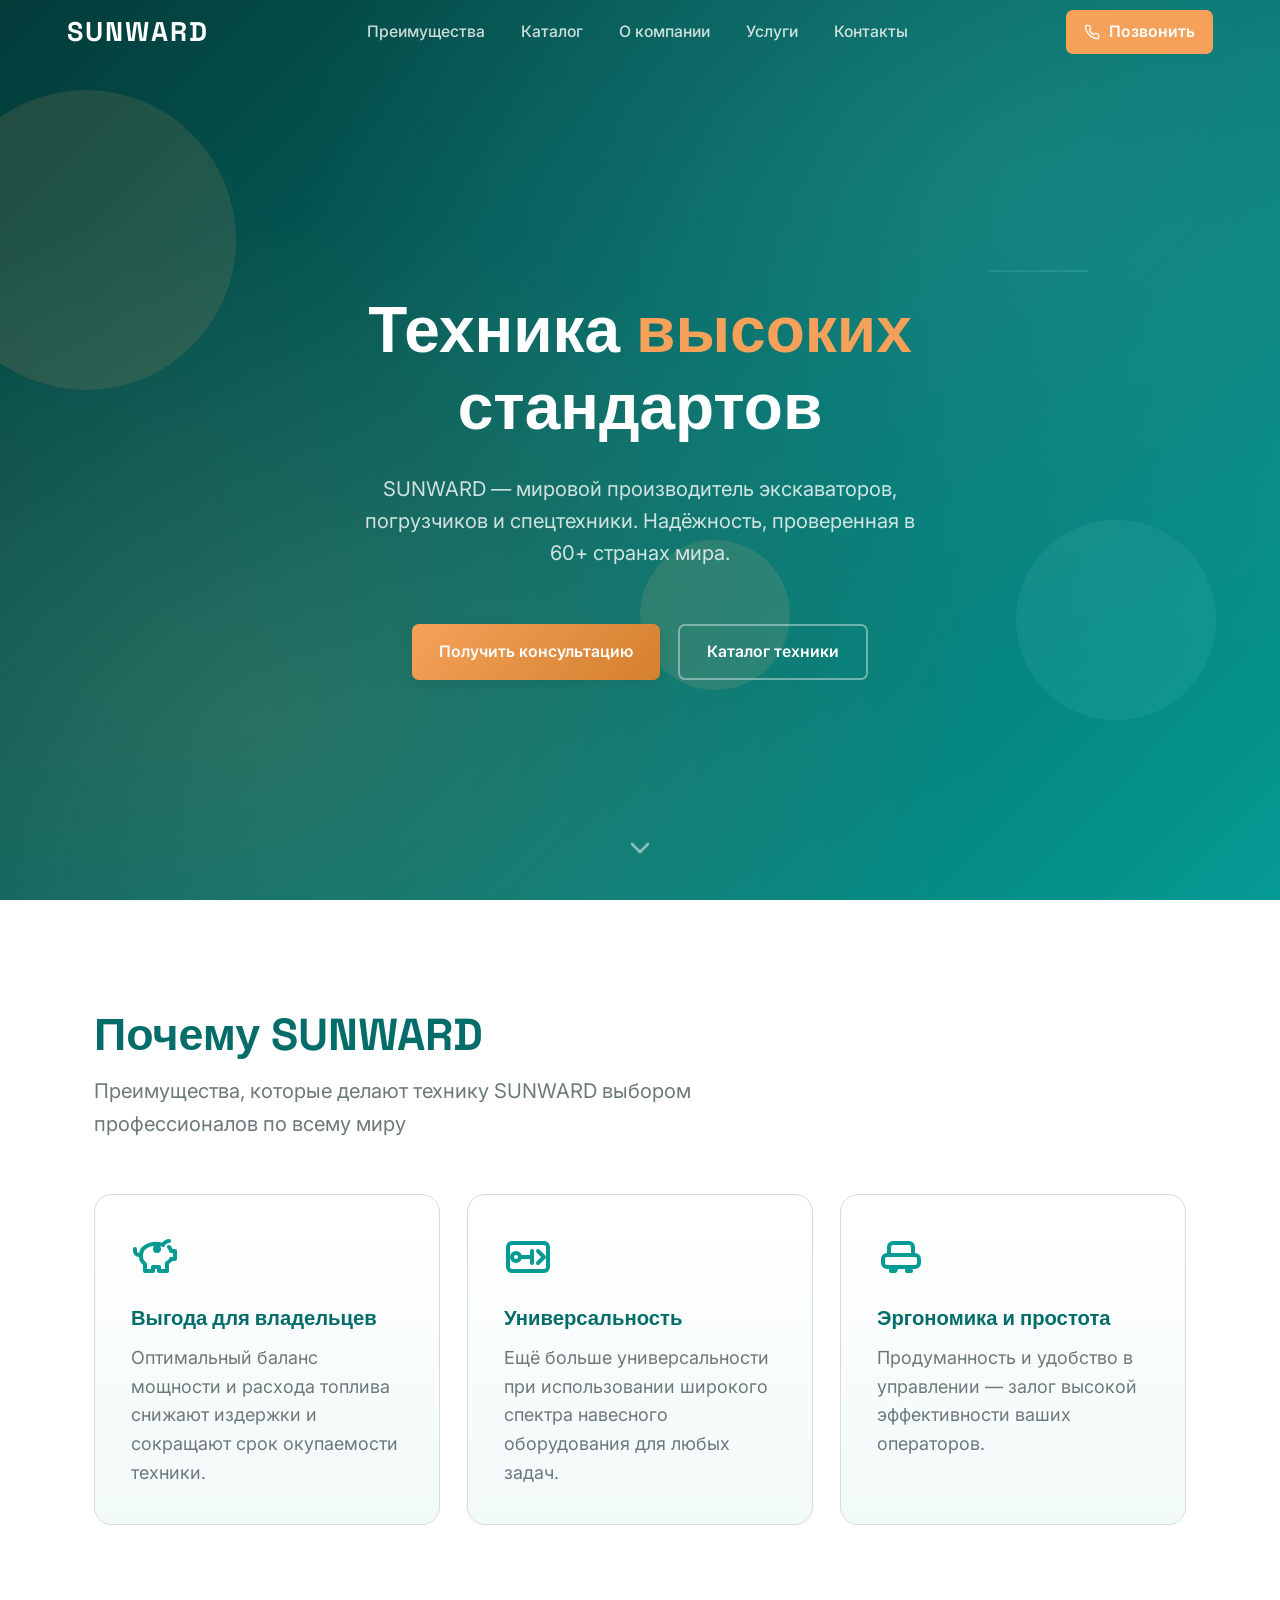
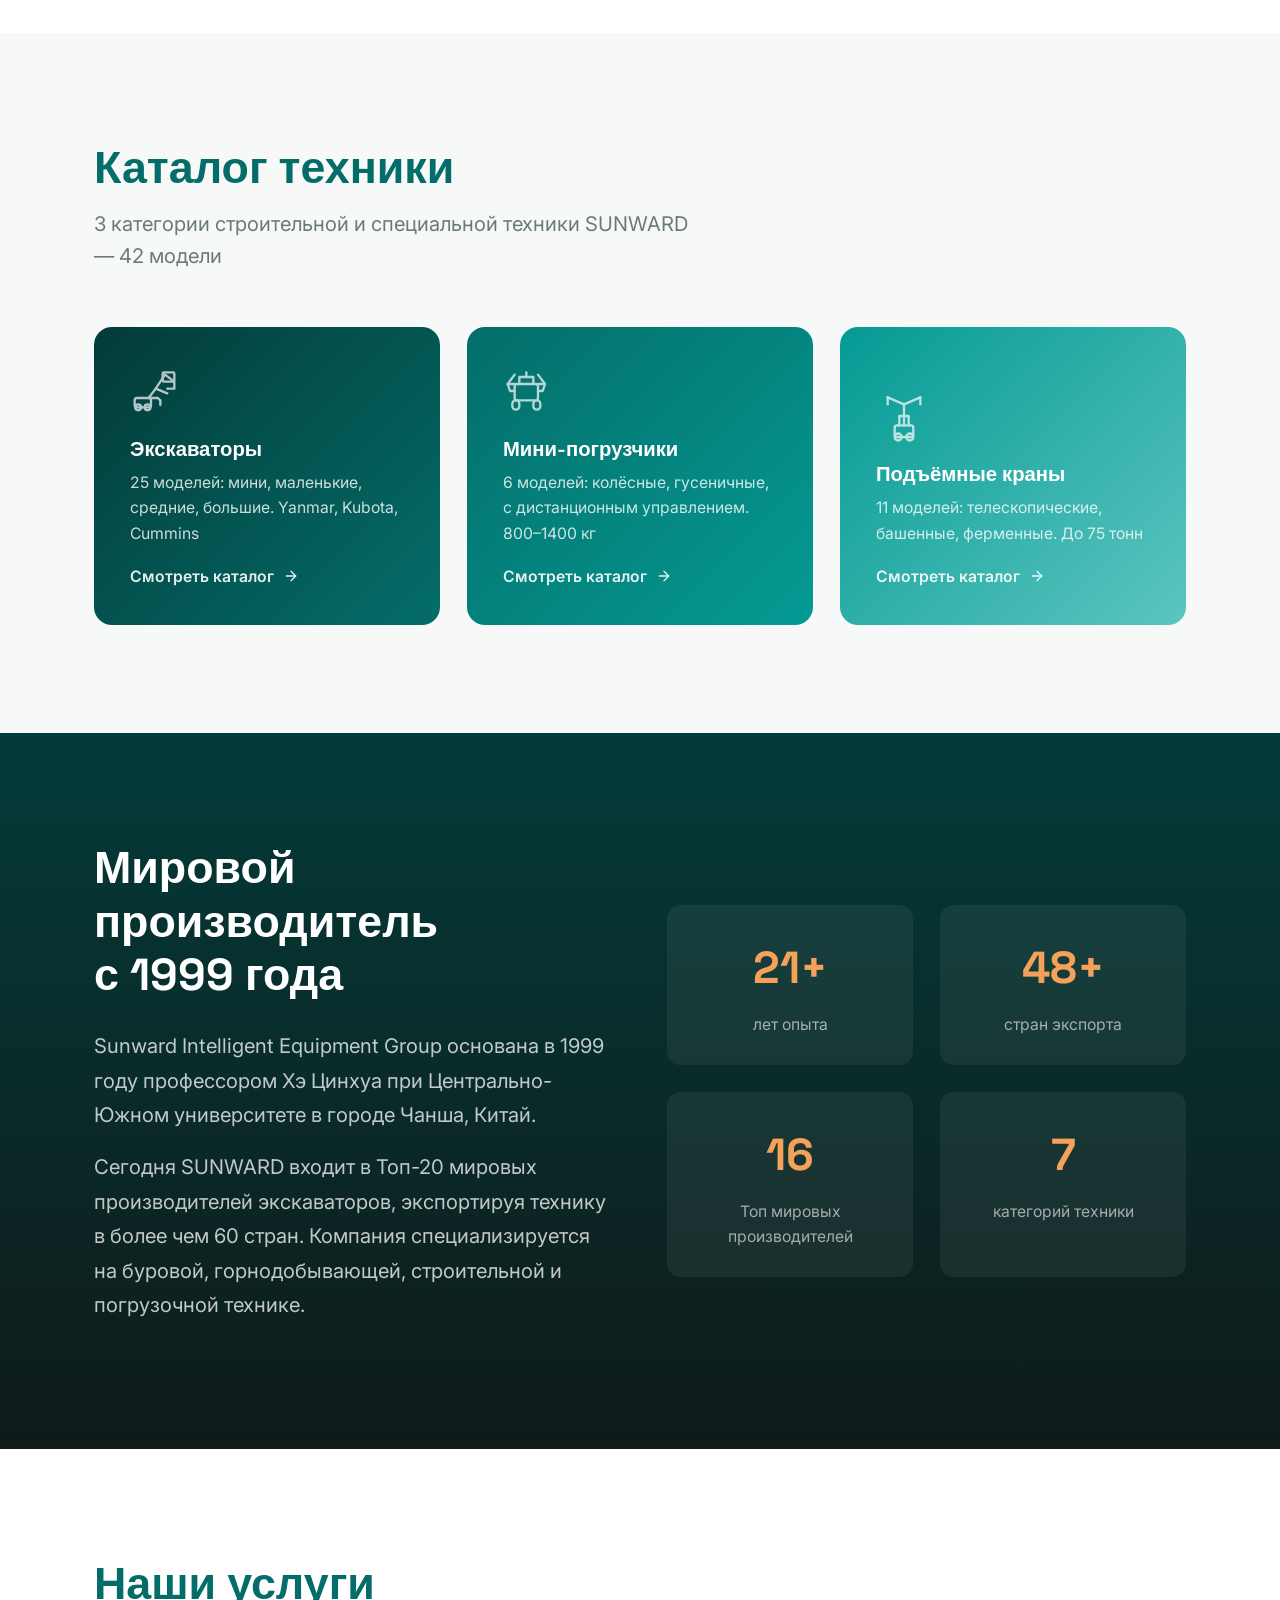
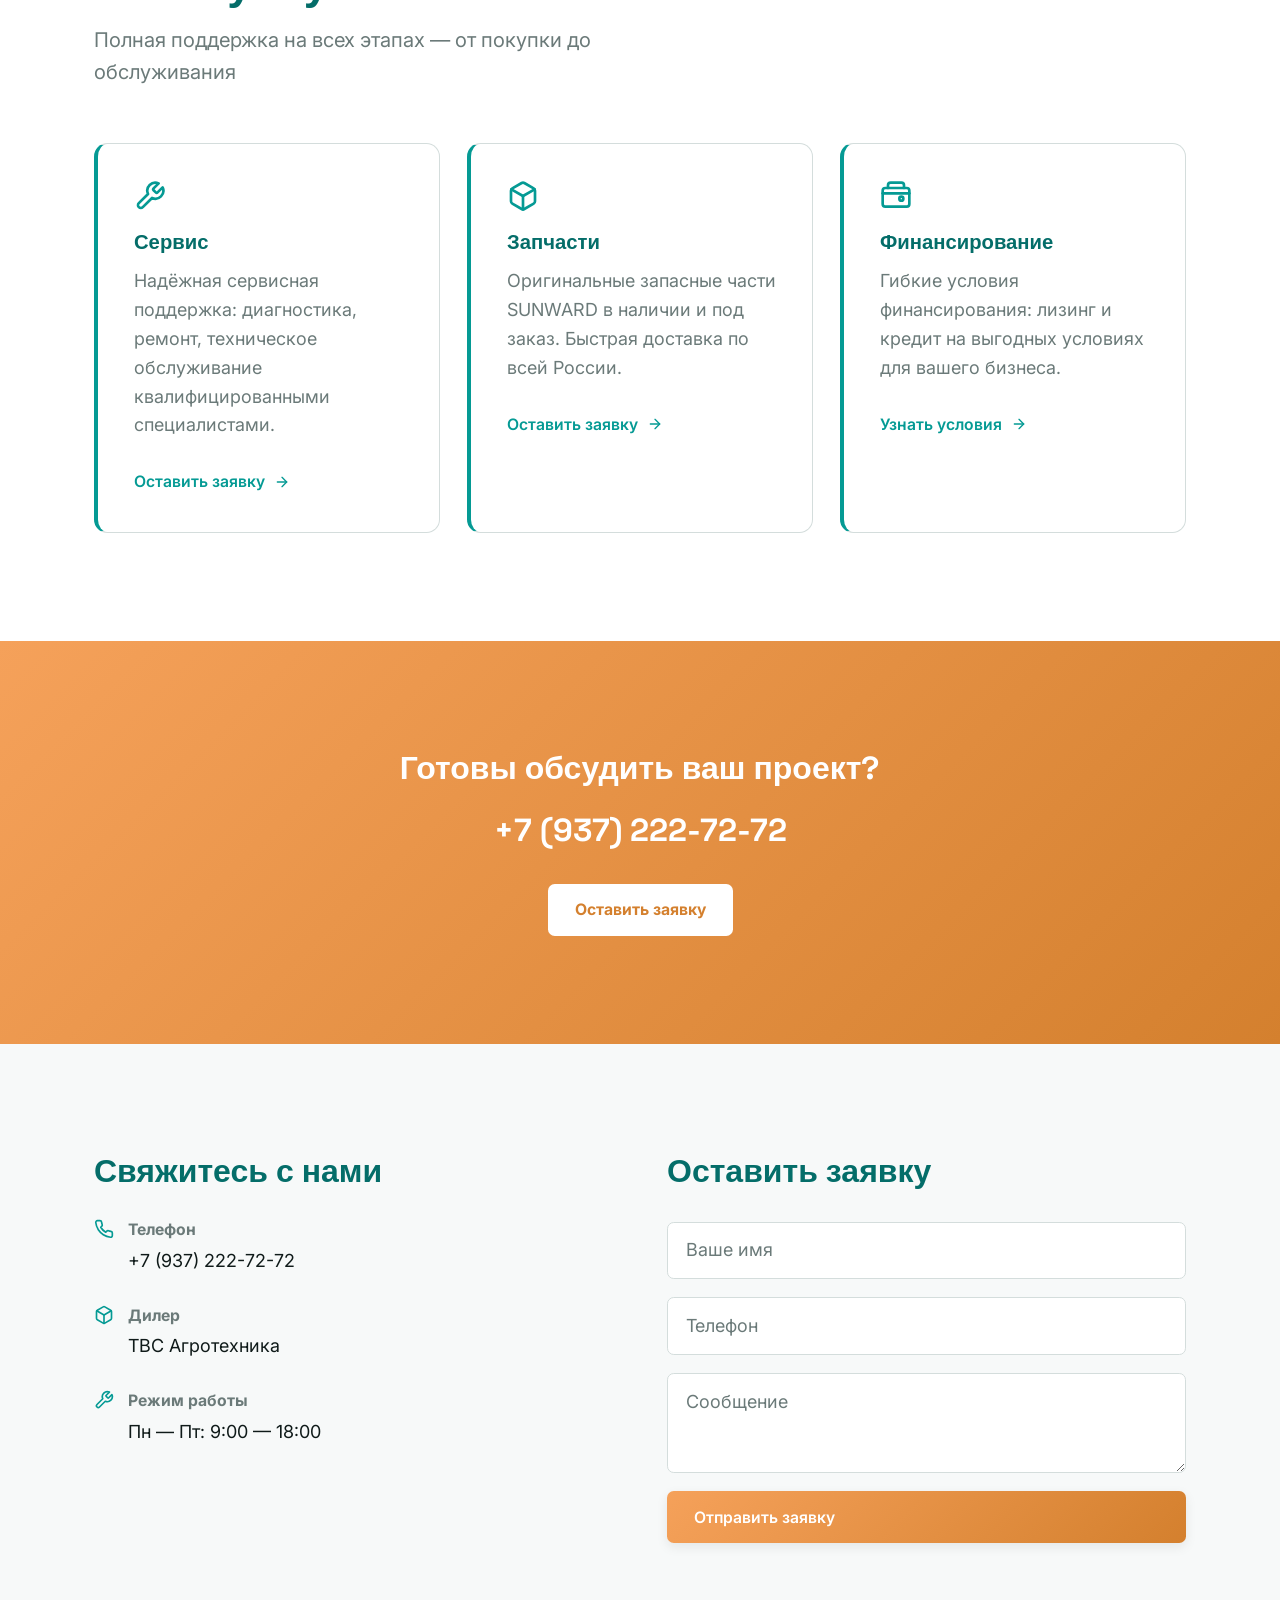
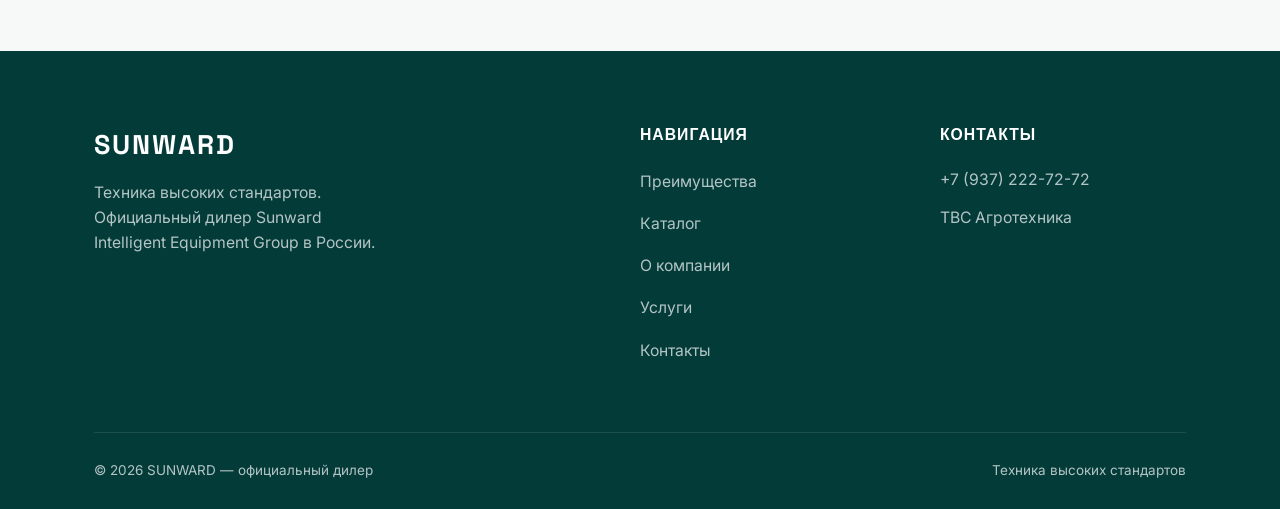
==== commit c9e31bac: "fix: update catalog links to SPA, remove empty categories" ====
--- a/index.html
+++ b/index.html
@@ -90,70 +90,28 @@
   <section class="catalog section" id="catalog">
     <div class="container">
       <h2 class="section__title reveal">Каталог техники</h2>
-      <p class="section__subtitle reveal">9 категорий строительной, горнодобывающей и специальной техники SUNWARD</p>
+      <p class="section__subtitle reveal">3 категории строительной и специальной техники SUNWARD — 42 модели</p>
       <div class="catalog__grid reveal reveal-children">
 
-        <a href="https://sunward-tvsagrotechnika.ru/catalog/ekskavatory" rel="noopener noreferrer" class="catalog-card catalog-card--1">
+        <a href="https://vkrasnovid.github.io/sunward-catalog/#/category/excavators" class="catalog-card catalog-card--1">
           <svg class="catalog-card__icon"><use href="assets/icons.svg#excavator"/></svg>
           <h3 class="catalog-card__name">Экскаваторы</h3>
-          <p class="catalog-card__spec">Мини, средние, большие. Двигатели Yanmar, Kubota, Cummins</p>
-          <span class="catalog-card__link">Подробнее <svg><use href="assets/icons.svg#arrow-right"/></svg></span>
+          <p class="catalog-card__spec">25 моделей: мини, маленькие, средние, большие. Yanmar, Kubota, Cummins</p>
+          <span class="catalog-card__link">Смотреть каталог <svg><use href="assets/icons.svg#arrow-right"/></svg></span>
         </a>
 
-        <a href="https://sunward-tvsagrotechnika.ru/catalog/pogruzchiki-s-bortovym-povorotom" rel="noopener noreferrer" class="catalog-card catalog-card--2">
+        <a href="https://vkrasnovid.github.io/sunward-catalog/#/category/loaders" class="catalog-card catalog-card--2">
           <svg class="catalog-card__icon"><use href="assets/icons.svg#skid-steer"/></svg>
           <h3 class="catalog-card__name">Мини-погрузчики</h3>
-          <p class="catalog-card__spec">Грузоподъёмность 800–1400 кг, масса 2.8–4.6 т</p>
-          <span class="catalog-card__link">Подробнее <svg><use href="assets/icons.svg#arrow-right"/></svg></span>
+          <p class="catalog-card__spec">6 моделей: колёсные, гусеничные, с дистанционным управлением. 800–1400 кг</p>
+          <span class="catalog-card__link">Смотреть каталог <svg><use href="assets/icons.svg#arrow-right"/></svg></span>
         </a>
 
-        <a href="https://sunward-tvsagrotechnika.ru/catalog/frontalnye-pogruzchiki" rel="noopener noreferrer" class="catalog-card catalog-card--3">
-          <svg class="catalog-card__icon"><use href="assets/icons.svg#front-loader"/></svg>
-          <h3 class="catalog-card__name">Фронтальные погрузчики</h3>
-          <p class="catalog-card__spec">Мощные фронтальные погрузчики для любых задач</p>
-          <span class="catalog-card__link">Подробнее <svg><use href="assets/icons.svg#arrow-right"/></svg></span>
-        </a>
-
-        <a href="https://sunward-tvsagrotechnika.ru/catalog/teleskopicheskie-pogruzchiki" rel="noopener noreferrer" class="catalog-card catalog-card--4">
-          <svg class="catalog-card__icon"><use href="assets/icons.svg#telescopic-loader"/></svg>
-          <h3 class="catalog-card__name">Телескопические погрузчики</h3>
-          <p class="catalog-card__spec">Высокая манёвренность и большой вылет стрелы</p>
-          <span class="catalog-card__link">Подробнее <svg><use href="assets/icons.svg#arrow-right"/></svg></span>
-        </a>
-
-        <a href="https://sunward-tvsagrotechnika.ru/catalog/samohodno-nozhnichnye-podemniki" rel="noopener noreferrer" class="catalog-card catalog-card--5">
-          <svg class="catalog-card__icon"><use href="assets/icons.svg#scissor-lift"/></svg>
-          <h3 class="catalog-card__name">Ножничные подъёмники</h3>
-          <p class="catalog-card__spec">Безопасный подъём на высоту для строительных работ</p>
-          <span class="catalog-card__link">Подробнее <svg><use href="assets/icons.svg#arrow-right"/></svg></span>
-        </a>
-
-        <a href="https://sunward-tvsagrotechnika.ru/catalog/karernye-samosvaly" rel="noopener noreferrer" class="catalog-card catalog-card--6">
-          <svg class="catalog-card__icon"><use href="assets/icons.svg#dump-truck"/></svg>
-          <h3 class="catalog-card__name">Самосвалы карьерные</h3>
-          <p class="catalog-card__spec">Карьерные самосвалы для горнодобывающей промышленности</p>
-          <span class="catalog-card__link">Подробнее <svg><use href="assets/icons.svg#arrow-right"/></svg></span>
-        </a>
-
-        <a href="https://sunward-tvsagrotechnika.ru/catalog/kolenchatye-podyomniki" rel="noopener noreferrer" class="catalog-card catalog-card--7">
-          <svg class="catalog-card__icon"><use href="assets/icons.svg#boom-lift"/></svg>
-          <h3 class="catalog-card__name">Коленчатые подъёмники</h3>
-          <p class="catalog-card__spec">Подъём с возможностью обхода препятствий</p>
-          <span class="catalog-card__link">Подробнее <svg><use href="assets/icons.svg#arrow-right"/></svg></span>
-        </a>
-
-        <a href="https://sunward-tvsagrotechnika.ru/catalog/teleskopicheskie-podyomniki" rel="noopener noreferrer" class="catalog-card catalog-card--8">
-          <svg class="catalog-card__icon"><use href="assets/icons.svg#telescopic-lift"/></svg>
-          <h3 class="catalog-card__name">Телескопические подъёмники</h3>
-          <p class="catalog-card__spec">Прямолинейный подъём на максимальную высоту</p>
-          <span class="catalog-card__link">Подробнее <svg><use href="assets/icons.svg#arrow-right"/></svg></span>
-        </a>
-
-        <a href="https://sunward-tvsagrotechnika.ru/catalog/krany" rel="noopener noreferrer" class="catalog-card catalog-card--9">
+        <a href="https://vkrasnovid.github.io/sunward-catalog/#/category/cranes" class="catalog-card catalog-card--3">
           <svg class="catalog-card__icon"><use href="assets/icons.svg#crane"/></svg>
           <h3 class="catalog-card__name">Подъёмные краны</h3>
-          <p class="catalog-card__spec">Надёжные краны для строительных площадок</p>
-          <span class="catalog-card__link">Подробнее <svg><use href="assets/icons.svg#arrow-right"/></svg></span>
+          <p class="catalog-card__spec">11 моделей: телескопические, башенные, ферменные. До 75 тонн</p>
+          <span class="catalog-card__link">Смотреть каталог <svg><use href="assets/icons.svg#arrow-right"/></svg></span>
         </a>
 
       </div>
